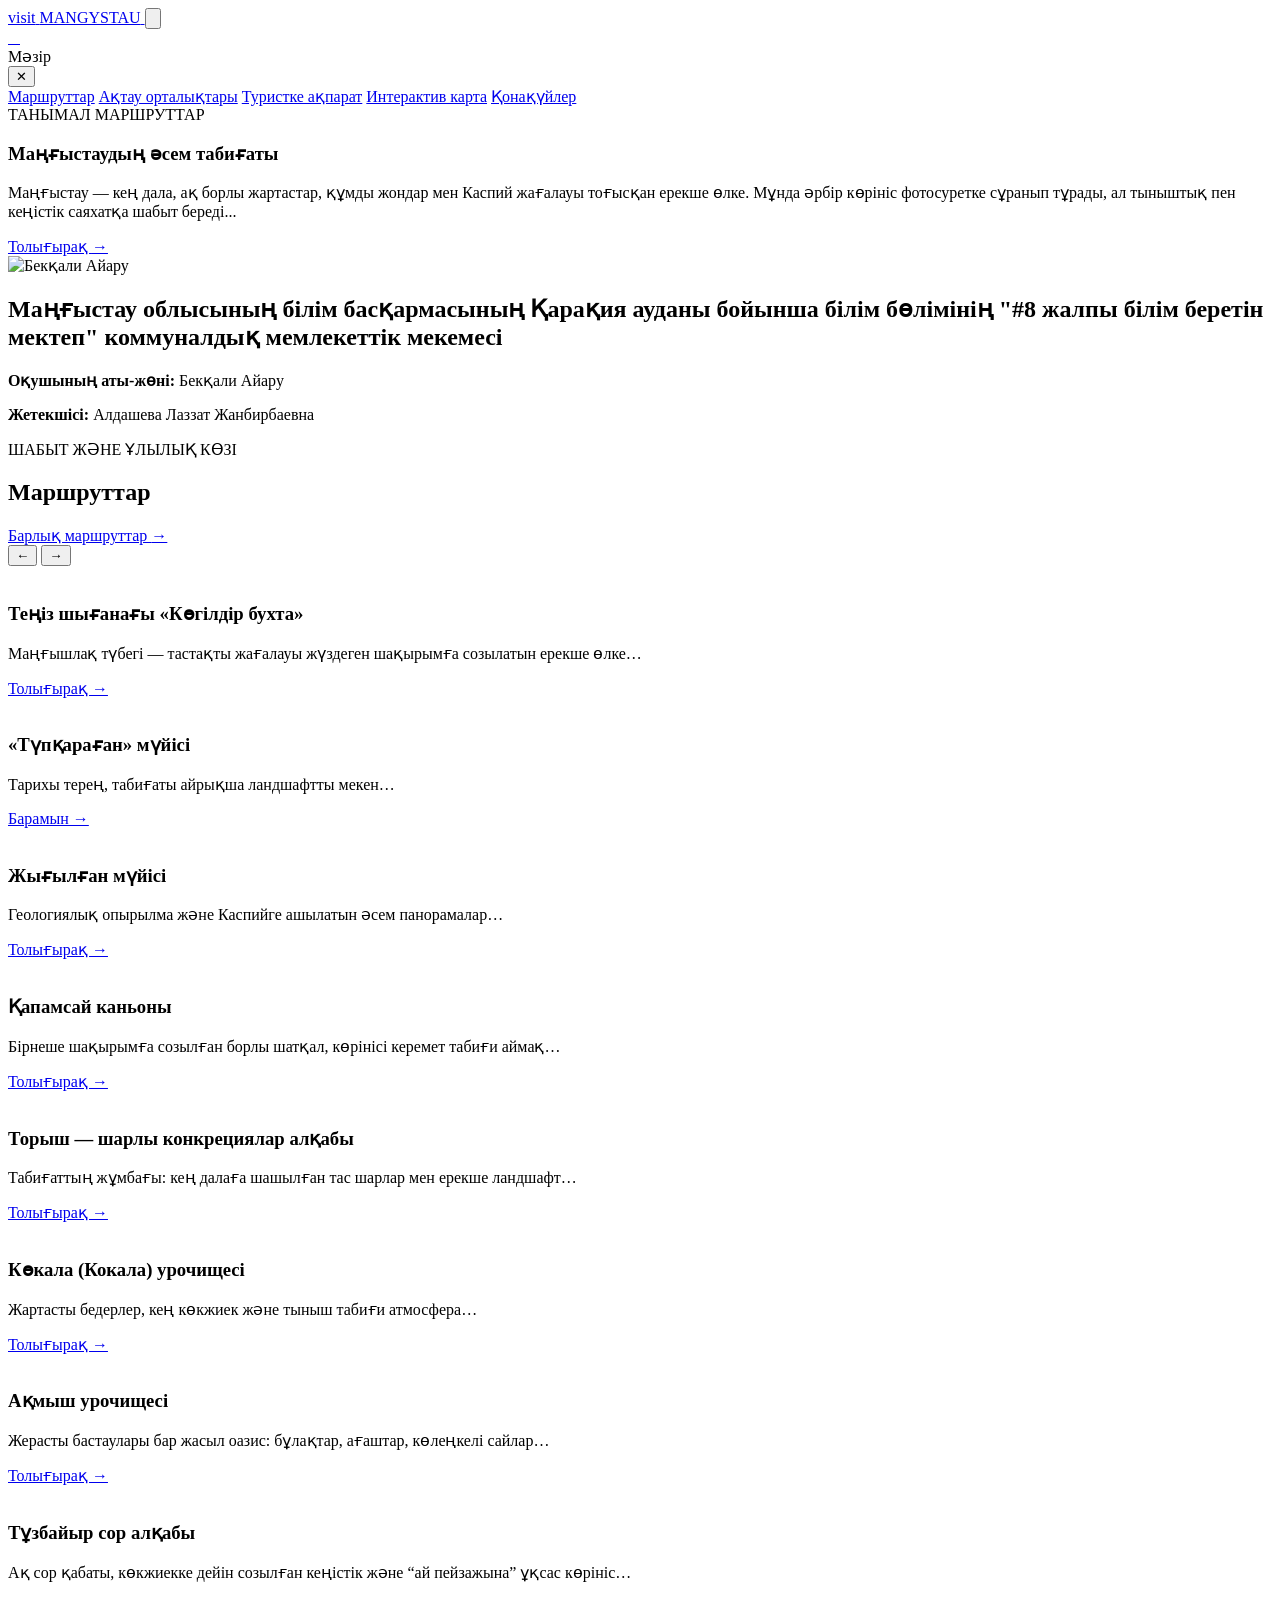
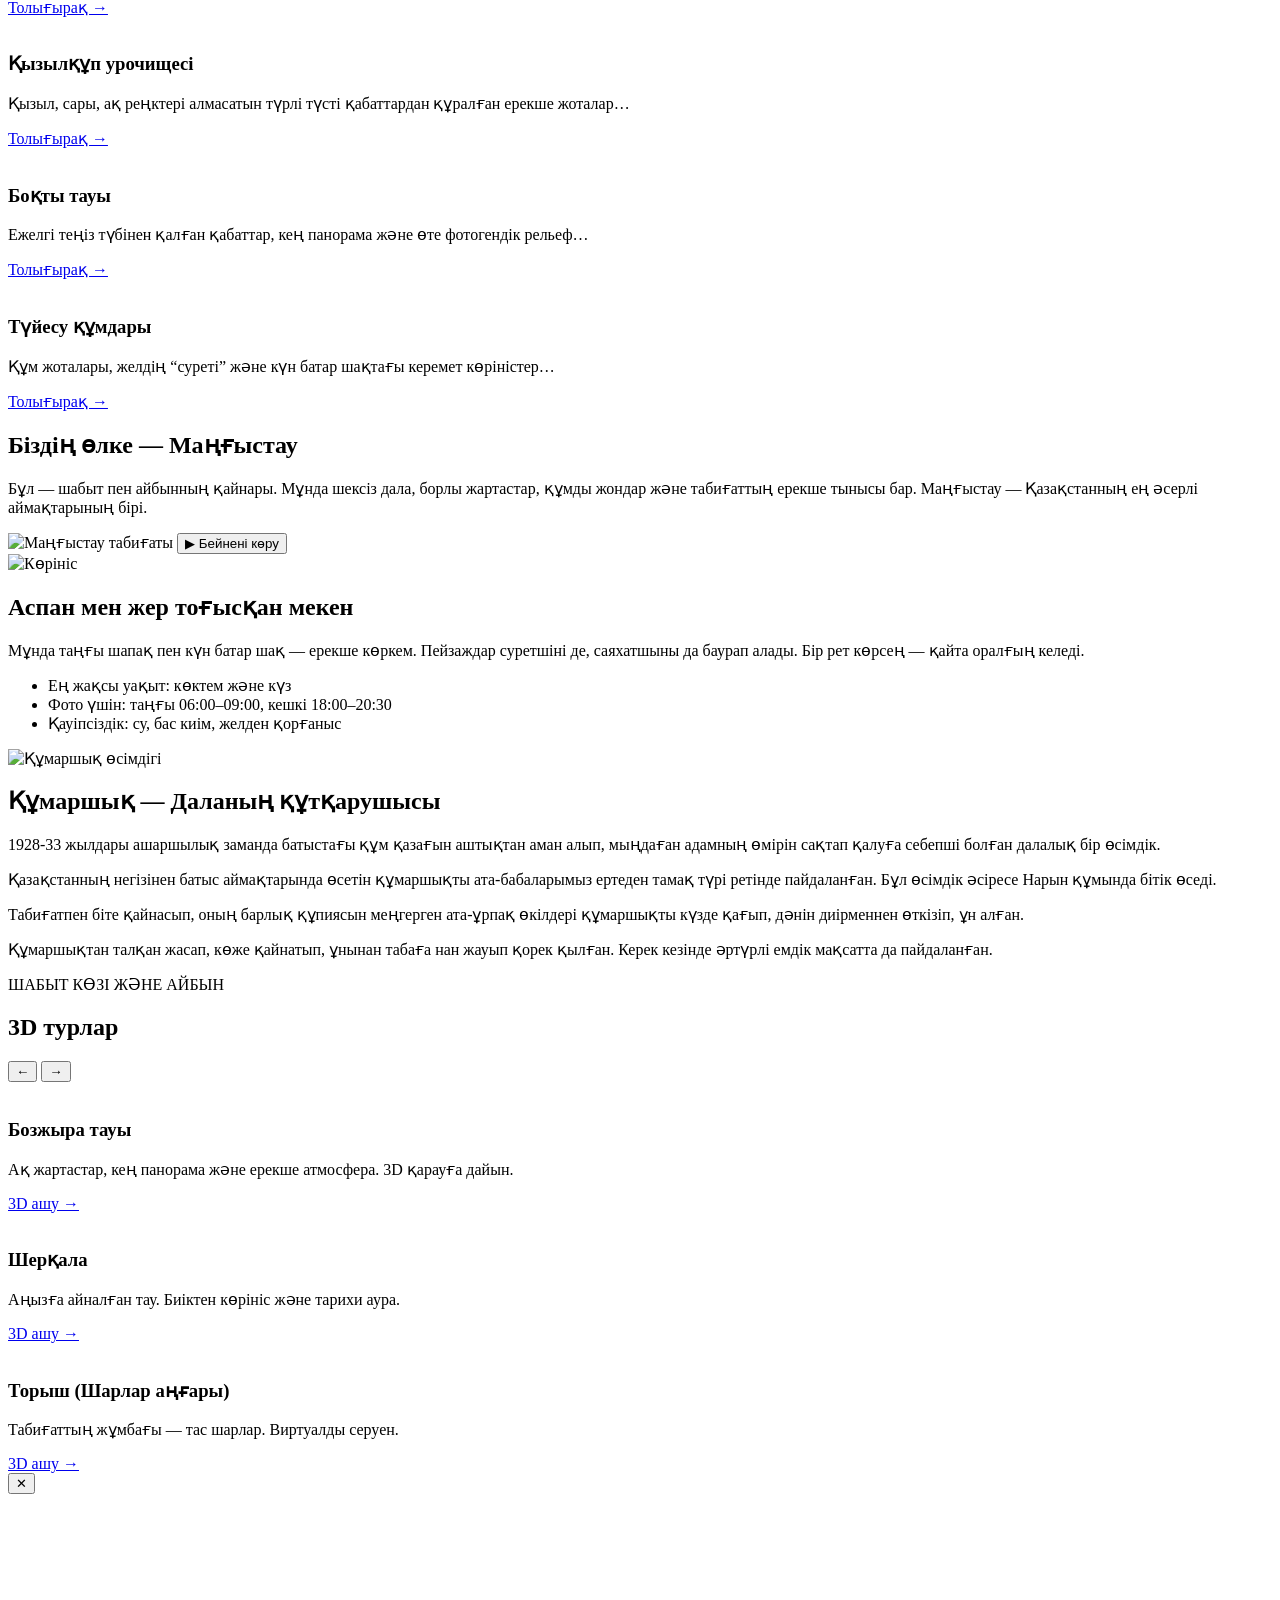
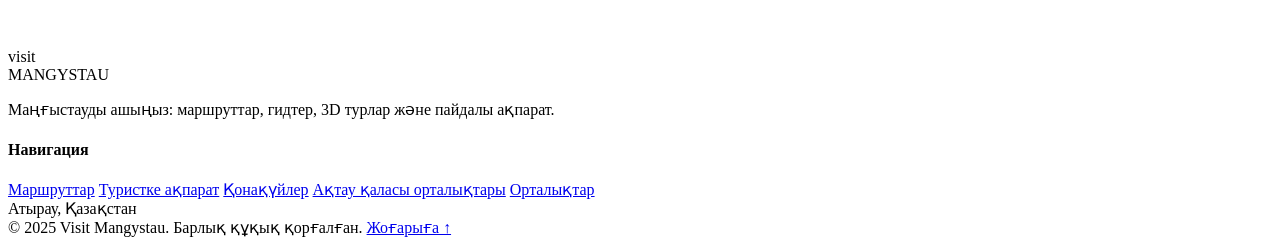
==== index.html @ d7eb8622 "Update index.html" ====
<!doctype html>
<html lang="ru">
<head>
  <meta charset="utf-8" />
  <meta name="viewport" content="width=device-width,initial-scale=1" />
  <title>Visit Mangystau — Главная</title>
  <link rel="stylesheet" href="css/style.css" />
</head>
<body>

  <!-- TOP BAR -->
  <header class="topbar">
    <div class="container topbar__inner">
  
      <!-- LEFT: logo + menu (always fixed) -->
      <div class="topbar__left">
        <a class="brand" href="index.html">
          <span class="brand__small">visit</span>
          <span class="brand__big">MANGYSTAU</span>
        </a>
  
        <button class="iconbtn iconbtn--menu" id="menuBtn" aria-label="Menu" aria-expanded="false">
          <img src="image.png" alt="">
        </button>
      </div>
  
      <!-- RIGHT: icons stay on right -->
      <div class="topbar__right">
        <div class="social">
          <a class="social__btn" href="#" aria-label="Instagram">
            <img src="inst.png" alt="">
          </a>
          <a class="social__btn" href="#" aria-label="Facebook">
            <img src="f.png" alt="">
          </a>
          <a class="social__btn" href="#" aria-label="YouTube">
            <img src="y.png" alt="">
          </a>  
          <a class="social__btn" href="#" aria-label="TikTok">
            <img src="tik.png" alt="">
          </a>
        </div>
      </div>
  
    </div>
  
    <!-- Backdrop (click to close) -->
    <div class="menuBackdrop" id="menuBackdrop"></div>
  
    <!-- NAV = hidden menu panel -->
    <nav class="nav menuPanel" id="nav">
      <div class="menuPanel__head">
        <div class="menuPanel__title">Мәзір</div>
        <button class="iconbtn" id="menuClose" aria-label="Close menu">
          <span class="x">✕</span>
        </button>
      </div>
  
      <a href="tours.html">Маршруттар</a>
      <a href="aktau.html">Ақтау орталықтары</a>
      <a href="guides.html">Туристке ақпарат</a>
      <a href="map.html">Интерактив карта</a>
      <a href="hotels.html">Қонақүйлер</a>
    </nav>
  </header>
  
  <!-- HERO -->
<!-- COMMON BACKGROUND WRAP (Hero + Routes share one background) -->
<section class="bgWrap">

  <!-- HERO -->
  <section class="hero hero--static" id="hero">
    <!-- ЕКІ ФОНДЫ ӨШІРДІК (heroBgA/heroBgB керек емес) -->

    <div class="hero__overlay"></div>

    <div class="container hero__content">
      <div class="hero__meta">
        <div class="hero__line"></div>
        <div class="hero__label">ТАНЫМАЛ МАРШРУТТАР</div>
      </div>

      <h1 class="hero__title">Маңғыстаудың әсем табиғаты</h1>

      <p class="hero__text">
        Маңғыстау — кең дала, ақ борлы жартастар, құмды жондар мен Каспий жағалауы тоғысқан ерекше өлке.
        Мұнда әрбір көрініс фотосуретке сұранып тұрады, ал тыныштық пен кеңістік саяхатқа шабыт береді...
     </p>

      <div class="hero__actions">
        <a class="btn btn--primary" href="tours.html">
          Толығырақ <span class="btn__arrow">→</span>
        </a>
      </div>
    </div>

    <!-- Егер 1-5 нөмір керек емес болса, мынаны өшір -->
    
    
  
  </section>

  <!-- AUTHOR INFO SECTION -->
<section class="authorBlock">
  <div class="container authorBlock__grid">

    <div class="authorBlock__photo">
      <img src="aiaru.jpg" alt="Бекқали Айару">
    </div>

    <div class="authorBlock__content">
      <h2>Маңғыстау облысының білім басқармасының Қарақия ауданы бойынша білім бөлімінің  
      "#8 жалпы білім беретін мектеп" коммуналдық мемлекеттік мекемесі</h2>

      <p><strong>Оқушының аты-жөні:</strong> Бекқали Айару</p>
      <p><strong>Жетекшісі:</strong> Алдашева Лаззат Жанбирбаевна</p>
    </div>

  </div>
</section>
  
  <!-- ROUTES SECTION (CARDS) -->
  <section class="section section--dark routesOnBg" id="routes">
    <div class="container section__head">
      <div>
        <div class="kicker">
          <span class="kicker__line"></span>
          <span>ШАБЫТ ЖӘНЕ ҰЛЫЛЫҚ КӨЗІ</span>
        </div>
        <h2 class="h2">Маршруттар</h2>
      </div>

      <div class="section__actions">
        <a class="btn btn--ghost" href="tours.html">Барлық маршруттар <span class="btn__arrow">→</span></a>

        <div class="sliderBtns">
          <button class="pill" id="prevBtn" aria-label="Prev">←</button>
          <button class="pill pill--primary" id="nextBtn" aria-label="Next">→</button>
        </div>
      </div>
    </div>

    <div class="container">
      <div class="routes" id="routesTrack">

        <article class="routeCard">
          <img class="routeCard__img" src="https://backend.mangystau-travel.kz/storage/20/jpeg.jpg" alt="">
          <div class="routeCard__overlay"></div>
          <div class="routeCard__content">
            <h3>Теңіз шығанағы «Көгілдір бухта»</h3>
            <p>Маңғышлақ түбегі — тастақты жағалауы жүздеген шақырымға созылатын ерекше өлке…</p>
            <a class="btn btn--small" href="tours.html">Толығырақ →</a>
          </div>
        </article>
        
        <article class="routeCard">
          <img class="routeCard__img" src="https://backend.mangystau-travel.kz/storage/24/mys-tupkaragan1.jpg" alt="">
          <div class="routeCard__overlay"></div>
          <div class="routeCard__content">
            <h3>«Түпқараған» мүйісі</h3>
            <p>Тарихы терең, табиғаты айрықша ландшафтты мекен…</p>
            <a class="btn btn--small" href="tours.html">Барамын →</a>
          </div>
        </article>
        
        <article class="routeCard">
          <img class="routeCard__img" src="https://backend.mangystau-travel.kz/storage/27/2020-07-13-122731.jpg" alt="">
          <div class="routeCard__overlay"></div>
          <div class="routeCard__content">
            <h3>Жығылған мүйісі</h3>
            <p>Геологиялық опырылма және Каспийге ашылатын әсем панорамалар…</p>
            <a class="btn btn--small" href="tours.html">Толығырақ →</a>
          </div>
        </article>
        
        <article class="routeCard">
          <img class="routeCard__img" src="https://backend.mangystau-travel.kz/storage/34/zapadniy_kaz78_4x3.jpg" alt="">
          <div class="routeCard__overlay"></div>
          <div class="routeCard__content">
            <h3>Қапамсай каньоны</h3>
            <p>Бірнеше шақырымға созылған борлы шатқал, көрінісі керемет табиғи аймақ…</p>
            <a class="btn btn--small" href="tours.html">Толығырақ →</a>
          </div>
        </article>
        
        <!-- Card 5 -->
        <article class="routeCard">
          <img class="routeCard__img" src="https://backend.mangystau-travel.kz/storage/38/131d017abbedaa043f8fabb0d7bb154b.jpeg" alt="">
          <div class="routeCard__overlay"></div>
          <div class="routeCard__content">
            <h3>Торыш — шарлы конкрециялар алқабы</h3>
            <p>Табиғаттың жұмбағы: кең далаға шашылған тас шарлар мен ерекше ландшафт…</p>
            <a class="btn btn--small" href="tours.html">Толығырақ →</a>
          </div>
        </article>
        
        <!-- Card 6 -->
        <article class="routeCard">
          <img class="routeCard__img" src="https://backend.mangystau-travel.kz/storage/43/0_10_570-min.JPG" alt="">
          <div class="routeCard__overlay"></div>
          <div class="routeCard__content">
            <h3>Көкала (Кокала) урочищесі</h3>
            <p>Жартасты бедерлер, кең көкжиек және тыныш табиғи атмосфера…</p>
            <a class="btn btn--small" href="tours.html">Толығырақ →</a>
          </div>
        </article>
        
        <!-- Card 7 -->
        <article class="routeCard">
          <img class="routeCard__img" src="https://backend.mangystau-travel.kz/storage/47/1602160368_01-4.jpg" alt="">
          <div class="routeCard__overlay"></div>
          <div class="routeCard__content">
            <h3>Ақмыш урочищесі</h3>
            <p>Жерасты бастаулары бар жасыл оазис: бұлақтар, ағаштар, көлеңкелі сайлар…</p>
            <a class="btn btn--small" href="tours.html">Толығырақ →</a>
          </div>
        </article>
    
        
        <!-- Card 9 -->
        <article class="routeCard">
          <img class="routeCard__img" src="https://backend.mangystau-travel.kz/storage/54/4de825188efc4522b56be71591cbe9ebmax-1200x800-97.jpg" alt="">
          <div class="routeCard__overlay"></div>
          <div class="routeCard__content">
            <h3>Тұзбайыр сор алқабы</h3>
            <p>Ақ сор қабаты, көкжиекке дейін созылған кеңістік және “ай пейзажына” ұқсас көрініс…</p>
            <a class="btn btn--small" href="tours.html">Толығырақ →</a>
          </div>
        </article>
        
        <!-- Card 10 -->
        <article class="routeCard">
          <img class="routeCard__img" src="https://backend.mangystau-travel.kz/storage/62/0_8_IMG_3095-min.jpg" alt="">
          <div class="routeCard__overlay"></div>
          <div class="routeCard__content">
            <h3>Қызылқұп урочищесі</h3>
            <p>Қызыл, сары, ақ реңктері алмасатын түрлі түсті қабаттардан құралған ерекше жоталар…</p>
            <a class="btn btn--small" href="tours.html">Толығырақ →</a>
          </div>
        </article>
        
        <!-- Card 11 -->
        <article class="routeCard">
          <img class="routeCard__img" src="https://backend.mangystau-travel.kz/storage/67/0_5_IMG_0450-min.jpg" alt="">
          <div class="routeCard__overlay"></div>
          <div class="routeCard__content">
            <h3>Боқты тауы</h3>
            <p>Ежелгі теңіз түбінен қалған қабаттар, кең панорама және өте фотогендік рельеф…</p>
            <a class="btn btn--small" href="tours.html">Толығырақ →</a>
          </div>
        </article>
        
        <!-- Card 12 -->
        <article class="routeCard">
          <img class="routeCard__img" src="https://backend.mangystau-travel.kz/storage/71/teyesu-sands-mangystau-region-(6).jpg" alt="">
          <div class="routeCard__overlay"></div>
          <div class="routeCard__content">
            <h3>Түйесу құмдары</h3>
            <p>Құм жоталары, желдің “суреті” және күн батар шақтағы керемет көріністер…</p>
            <a class="btn btn--small" href="tours.html">Толығырақ →</a>
          </div>
        </article>
        


      </div>
    </div>
  </section>

</section>


 <!-- AFTER ROUTES: ABOUT + EVENTS + 3D + FOOTER -->
<section class="afterRoutes">

  <!-- ABOUT / INTRO (LIKE POSTER) -->
  <section class="aboutPoster" id="about">
    <div class="container aboutPoster__grid">

      <!-- Left text -->
      <div class="aboutPoster__left">
        <h2 class="aboutPoster__h2">Біздің өлке — Маңғыстау</h2>
        <p class="aboutPoster__p">
          Бұл — шабыт пен айбынның қайнары. Мұнда шексіз дала, борлы жартастар, құмды жондар
          және табиғаттың ерекше тынысы бар. Маңғыстау — Қазақстанның ең әсерлі аймақтарының бірі.
        </p>
      </div>

      <!-- Center tall media (video) -->
      <div class="aboutPoster__media">
        <div class="mediaCard mediaCard--tall">
          <img src="https://backend.mangystau-travel.kz/storage/105/%D0%B8%D0%B7%D0%BE%D0%B1%D1%80%D0%B0%D0%B6%D0%B5%D0%BD%D0%B8%D0%B5_2023-12-26_144648052.png" alt="Маңғыстау табиғаты">
          <button class="mediaCard__play"
                  type="button"
                  data-video="vo.mp4"
                  aria-label="Бейнені көру">
            <span class="mediaCard__icon">▶</span>
            <span class="mediaCard__txt">Бейнені көру</span>
          </button>
        </div>

        <!-- overlap small card -->
        <div class="mediaCard mediaCard--small">
          <img src="https://backend.mangystau-travel.kz/storage/34/zapadniy_kaz78_4x3.jpg " alt="Көрініс">
        </div>
      </div>

      <!-- Right text -->
      <div class="aboutPoster__right">
        <h2 class="aboutPoster__h2 aboutPoster__h2--big">Аспан мен жер тоғысқан мекен</h2>
        <p class="aboutPoster__p">
          Мұнда таңғы шапақ пен күн батар шақ — ерекше көркем. Пейзаждар суретшіні де,
          саяхатшыны да баурап алады. Бір рет көрсең — қайта оралғың келеді.
        </p>

        <ul class="aboutPoster__bullets">
          <li>Ең жақсы уақыт: көктем және күз</li>
          <li>Фото үшін: таңғы 06:00–09:00, кешкі 18:00–20:30</li>
          <li>Қауіпсіздік: су, бас киім, желден қорғаныс</li>
        </ul>
      </div>

    </div>


    <!-- subtle ornament background -->
    <div class="aboutPoster__ornament" aria-hidden="true"></div>
  </section>


<!-- KUMARSHYK SECTION -->
<section class="kumaryshyk">
  <div class="container kumaryshyk__grid">

    <div class="kumaryshyk__image">
      <img src="kumaryshyk.jpg" alt="Құмаршық өсімдігі">
    </div>

    <div class="kumaryshyk__content">
      <h2 class="kumaryshyk__title">Құмаршық — Даланың құтқарушысы</h2>

      <p>
        1928-33 жылдары ашаршылық заманда батыстағы құм қазағын аштықтан аман алып,
        мыңдаған адамның өмірін сақтап қалуға себепші болған далалық бір өсімдік.
      </p>

      <p>
        Қазақстанның негізінен батыс аймақтарында өсетін құмаршықты ата-бабаларымыз
        ертеден тамақ түрі ретінде пайдаланған. Бұл өсімдік әсіресе Нарын құмында бітік өседі.
      </p>

      <p>
        Табиғатпен біте қайнасып, оның барлық құпиясын меңгерген ата-ұрпақ өкілдері
        құмаршықты күзде қағып, дәнін диірменнен өткізіп, ұн алған.
      </p>

      <p>
        Құмаршықтан талқан жасап, көже қайнатып, ұнынан табаға нан жауып қорек қылған.
        Керек кезінде әртүрлі емдік мақсатта да пайдаланған.
      </p>
    </div>

  </div>
</section>



  <!-- 3D TOURS -->
  <section class="tours3d" id="tours3d">
    <div class="container tours3d__head">
      <div>
        <div class="kicker">
          <span class="kicker__line"></span>
          <span>ШАБЫТ КӨЗІ ЖӘНЕ АЙБЫН</span>
        </div>
        <h2 class="tours3d__title">3D турлар</h2>
      </div>

      <div class="tours3d__controls">
        <button class="pill" id="tourPrev" aria-label="Алдыңғы">←</button>
        <button class="pill pill--primary" id="tourNext" aria-label="Келесі">→</button>
      </div>
    </div>

    <div class="container">
      <div class="tourTrack" id="tourTrack">
        <article class="tourCard">
          <img src="https://el.kz/upload/medialibrary/270/270dc09edb887785ed2c16cb6a80265c.jpg" alt="">
          <div class="tourCard__overlay"></div>
          <div class="tourCard__content">
            <h3 class="tourCard__h3">Бозжыра тауы</h3>
            <p class="tourCard__p">Ақ жартастар, кең панорама және ерекше атмосфера. 3D қарауға дайын.</p>
            <a class="btn btn--small" href="https://www.google.com/maps/place/%D0%A3%D1%80%D0%BE%D1%87%D0%B8%D1%89%D0%B5+%D0%91%D0%BE%D0%B7%D0%B6%D1%8B%D1%80%D0%B0/@43.4151332,54.0725923,3a,75y,314.33h,53.19t/data=!3m8!1e1!3m6!1sCIHM0ogKEICAgIDq4u79Lg!2e10!3e11!6shttps:%2F%2Flh3.googleusercontent.com%2Fgpms-cs-s%2FAPRy3c_m5qavnRumaZsLlwliuAQMs99qJu5QjVNapBIzNmdb62zBwAzv09cBujavKoyPQQxhDr9ju1hKIeXMMtErZWlq2BaHzDGqo_5eW-z_QkU1ehOXoCpekufTi3rLNALVpDzbyD4%3Dw900-h600-k-no-pi36.81-ya314.33-ro0-fo100!7i5120!8i2560!4m7!3m6!1s0x41c87cabff6d7473:0x73e53087efda930f!8m2!3d43.4151332!4d54.0725923!10e5!16s%2Fg%2F11f_h_tz70?entry=ttu&g_ep=EgoyMDI1MTIwOS4wIKXMDSoASAFQAw%3D%3D">3D ашу →</a>
          </div>
        </article>

        <article class="tourCard">
          <img src="https://wildticketasia.com/uploads/posts/2023-09/1696010961_sherkala-mount-01.jpg" alt="">
          <div class="tourCard__overlay"></div>
          <div class="tourCard__content">
            <h3 class="tourCard__h3">Шерқала</h3>
            <p class="tourCard__p">Аңызға айналған тау. Биіктен көрініс және тарихи аура.</p>
            <a class="btn btn--small" href="https://www.google.com/maps/place/%D0%A8%D0%B5%D1%80%D0%BA%D0%B0%D0%BB%D0%B0/@44.256389,52.006111,3a,75y,4.85h,94.99t/data=!3m8!1e1!3m6!1sCIHM0ogKEICAgIDC4tGZYA!2e10!3e11!6shttps:%2F%2Flh3.googleusercontent.com%2Fgpms-cs-s%2FAPRy3c8OOobhZEzbg5ryYhJOSVqnbBgShml7OtfqzIkViz0EinFeH5ciq-cAm18JVGD28eiNpOaWcAL8AsYvQ1TPb6BGh828HMEktI81AI9N3TuO6e_9pwS1b16fKA6WCCveap-OQEE%3Dw900-h600-k-no-pi-4.988058934401494-ya4.8523275495318785-ro0-fo100!7i3840!8i1920!4m14!1m7!3m6!1s0x41b72194ba4f000b:0xa8e6273dcdbaae6e!2z0KjQtdGA0LrQsNC70LA!8m2!3d44.256389!4d52.006111!16s%2Fm%2F0gg5m8b!3m5!1s0x41b72194ba4f000b:0xa8e6273dcdbaae6e!8m2!3d44.256389!4d52.006111!16s%2Fm%2F0gg5m8b?entry=ttu&g_ep=EgoyMDI1MTIwOS4wIKXMDSoASAFQAw%3D%3D">3D ашу →</a>
          </div>
        </article>

        <article class="tourCard">
          <img src="https://th.bing.com/th/id/R.73feef911ebfde16aa5bc9e233beadcb?rik=kJ5yxRtgGNvg5Q&riu=http%3a%2f%2fmirtayn.ru%2fwp-content%2fuploads%2fdolina-sharov-01.jpg&ehk=K125s6ZYsv7CrSaDo%2b2K7yy4h7wKQ6mCdFo14sKYWT0%3d&risl=&pid=ImgRaw&r=0" alt="">
          <div class="tourCard__overlay"></div>
          <div class="tourCard__content">
            <h3 class="tourCard__h3">Торыш (Шарлар аңғары)</h3>
            <p class="tourCard__p">Табиғаттың жұмбағы — тас шарлар. Виртуалды серуен.</p>
            <a class="btn btn--small" href="https://www.google.com/maps/place/Torysh/@44.3237053,51.5962213,3a,75y,326.36h,90t/data=!3m8!1e1!3m6!1sCIHM0ogKEICAgICEsY2XhwE!2e10!3e11!6shttps:%2F%2Flh3.googleusercontent.com%2Fgpms-cs-s%2FAPRy3c-hv_fTGiLFvYdvdvB7rVzF1b52pIt1GRPcUfMJEqz3Tf5vMJIaw9mOJ8mKlhJCSsTxPXYMrQghoQFUxBMsuJC3tV1USeJQrdpgSOvJHuiloxjfHBJhySCIRr9KzPEGlqnjqz6fZA%3Dw900-h600-k-no-pi0-ya235.36374-ro0-fo100!7i8704!8i4352!4m14!1m7!3m6!1s0x41b6d481008da615:0xb78671aac7afc326!2sTorysh!8m2!3d44.3615366!4d51.5610276!16s%2Fg%2F11gfk0l2z8!3m5!1s0x41b6d481008da615:0xb78671aac7afc326!8m2!3d44.3615366!4d51.5610276!16s%2Fg%2F11gfk0l2z8?entry=ttu&g_ep=EgoyMDI1MTIwOS4wIKXMDSoASAFQAw%3D%3D">3D ашу →</a>
          </div>
        </article>
      </div>
    </div>
  </section>

</section>


<!-- VIDEO MODAL -->
<div class="modal" id="videoModal" aria-hidden="true">
  <div class="modal__backdrop" data-close="1"></div>
  <div class="modal__panel" role="dialog" aria-modal="true" aria-label="Видео">
    <button class="modal__close" type="button" data-close="1" aria-label="Жабу">✕</button>
    <div class="modal__ratio">
      <iframe id="videoFrame"
              src=""
              title="Video"
              frameborder="0"
              allow="accelerometer; autoplay; clipboard-write; encrypted-media; gyroscope; picture-in-picture"
              allowfullscreen></iframe>
    </div>
  </div>
</div>


<!-- FOOTER -->
<footer class="footer" id="footer">
  <div class="container footer__grid">
    <div class="footer__brand">
      <div class="brandFooter">
        <div class="brandFooter__small">visit</div>
        <div class="brandFooter__big">MANGYSTAU</div>
      </div>
      <p class="footer__text">
        Маңғыстауды ашыңыз: маршруттар, гидтер, 3D турлар және пайдалы ақпарат.
      </p>
    </div>

    <div class="footer__col">
      <h4 class="footer__h4">Навигация</h4>
      <a href="tours.html">Маршруттар</a>
      <a href="guides.html">Туристке ақпарат</a>
      <a href="hotels.html">Қонақүйлер</a>
      <a href="aktau.html">Ақтау қаласы орталықтары</a>
      <a href="centers.html">Орталықтар</a>
    </div>

    <div class="footer__col">
      <span class="footer__muted">Атырау, Қазақстан</span>
    </div>

  
  <div class="container footer__bottom">
    <span>© 2025 Visit Mangystau. Барлық құқық қорғалған.</span>
    <a href="#hero">Жоғарыға ↑</a>
  </div>
</footer>

  
  <script src="js/main.js"></script>
</body>
</html>
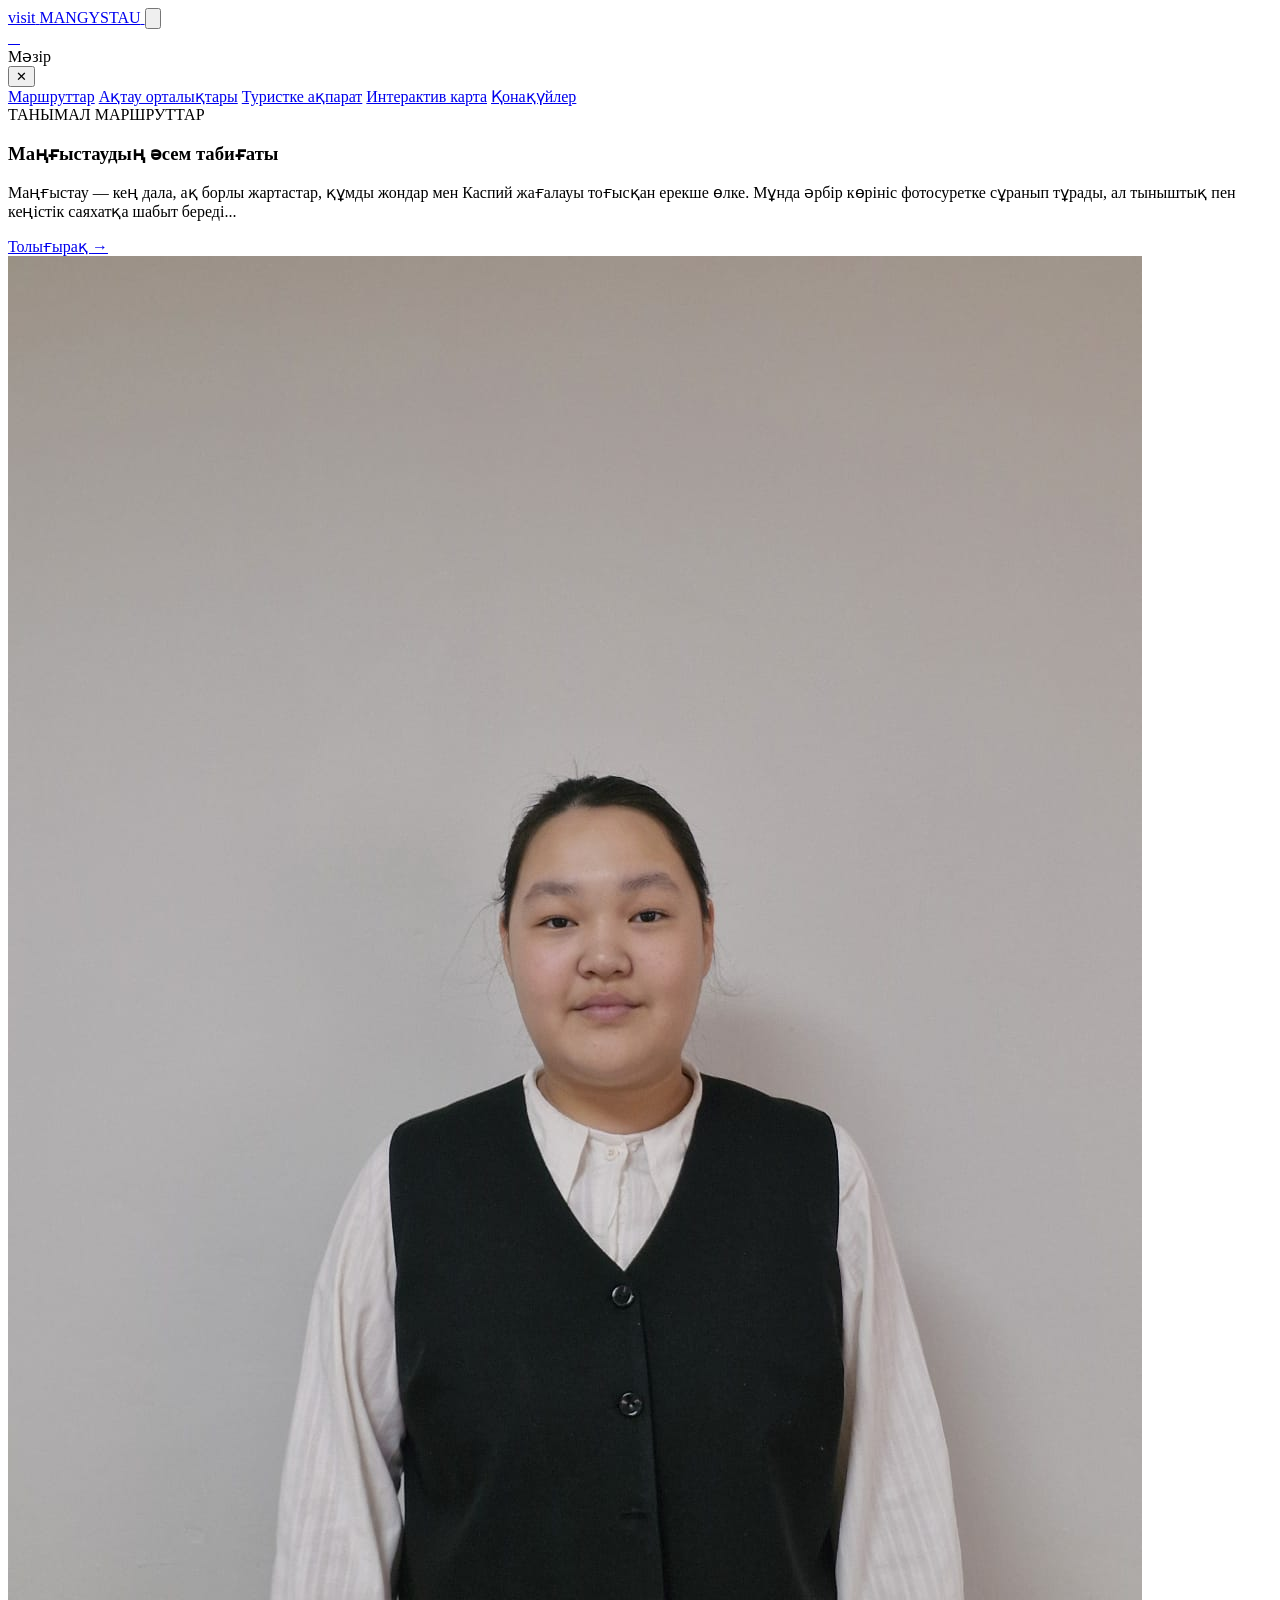
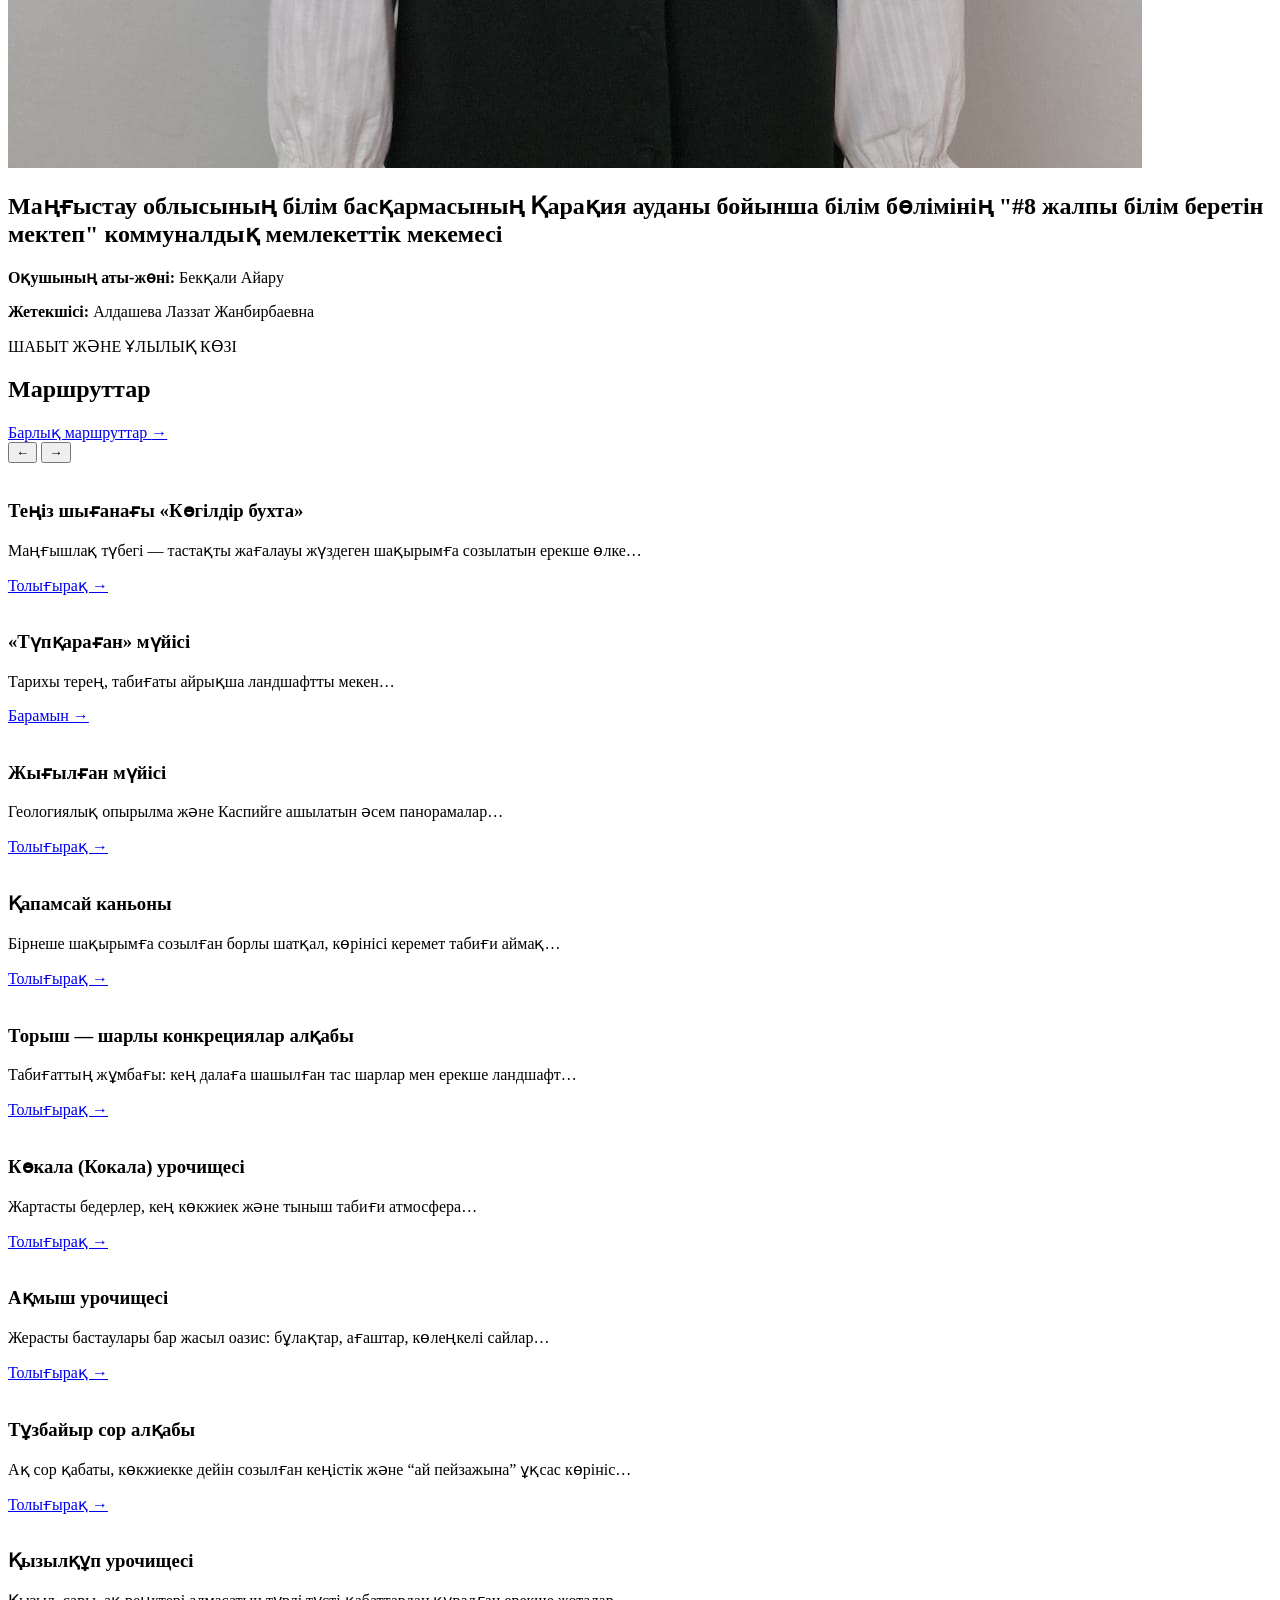
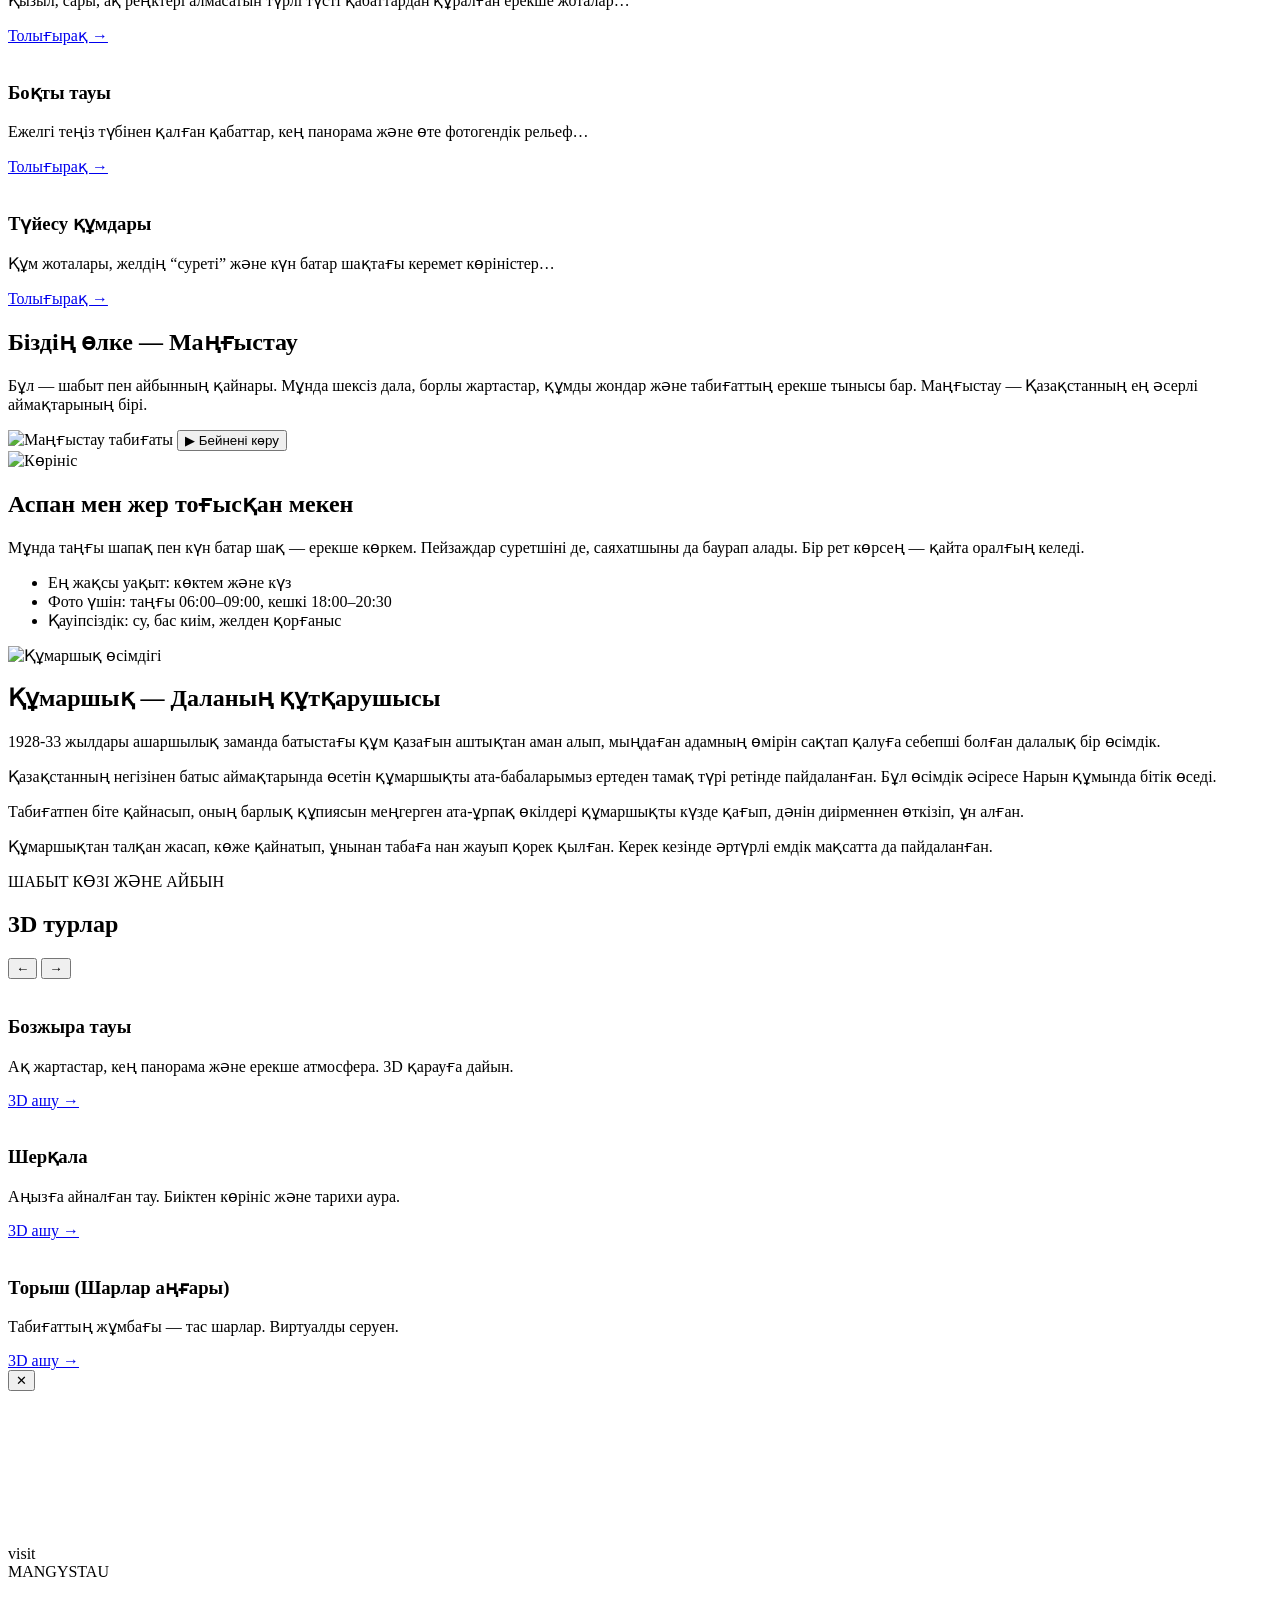
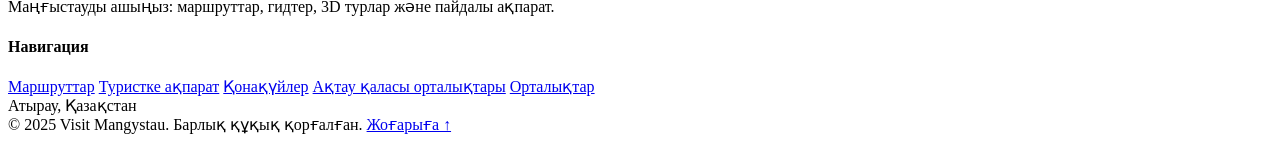
==== commit c4544c1c: "Update print statement from 'Hello' to 'Goodbye'" ====
--- a/index.html
+++ b/index.html
@@ -105,7 +105,7 @@
   <div class="container authorBlock__grid">
 
     <div class="authorBlock__photo">
-      <img src="aiaru.jpg" alt="Бекқали Айару">
+      <img src="aiaru.jpg.jpeg" alt="Бекқали Айару">
     </div>
 
     <div class="authorBlock__content">
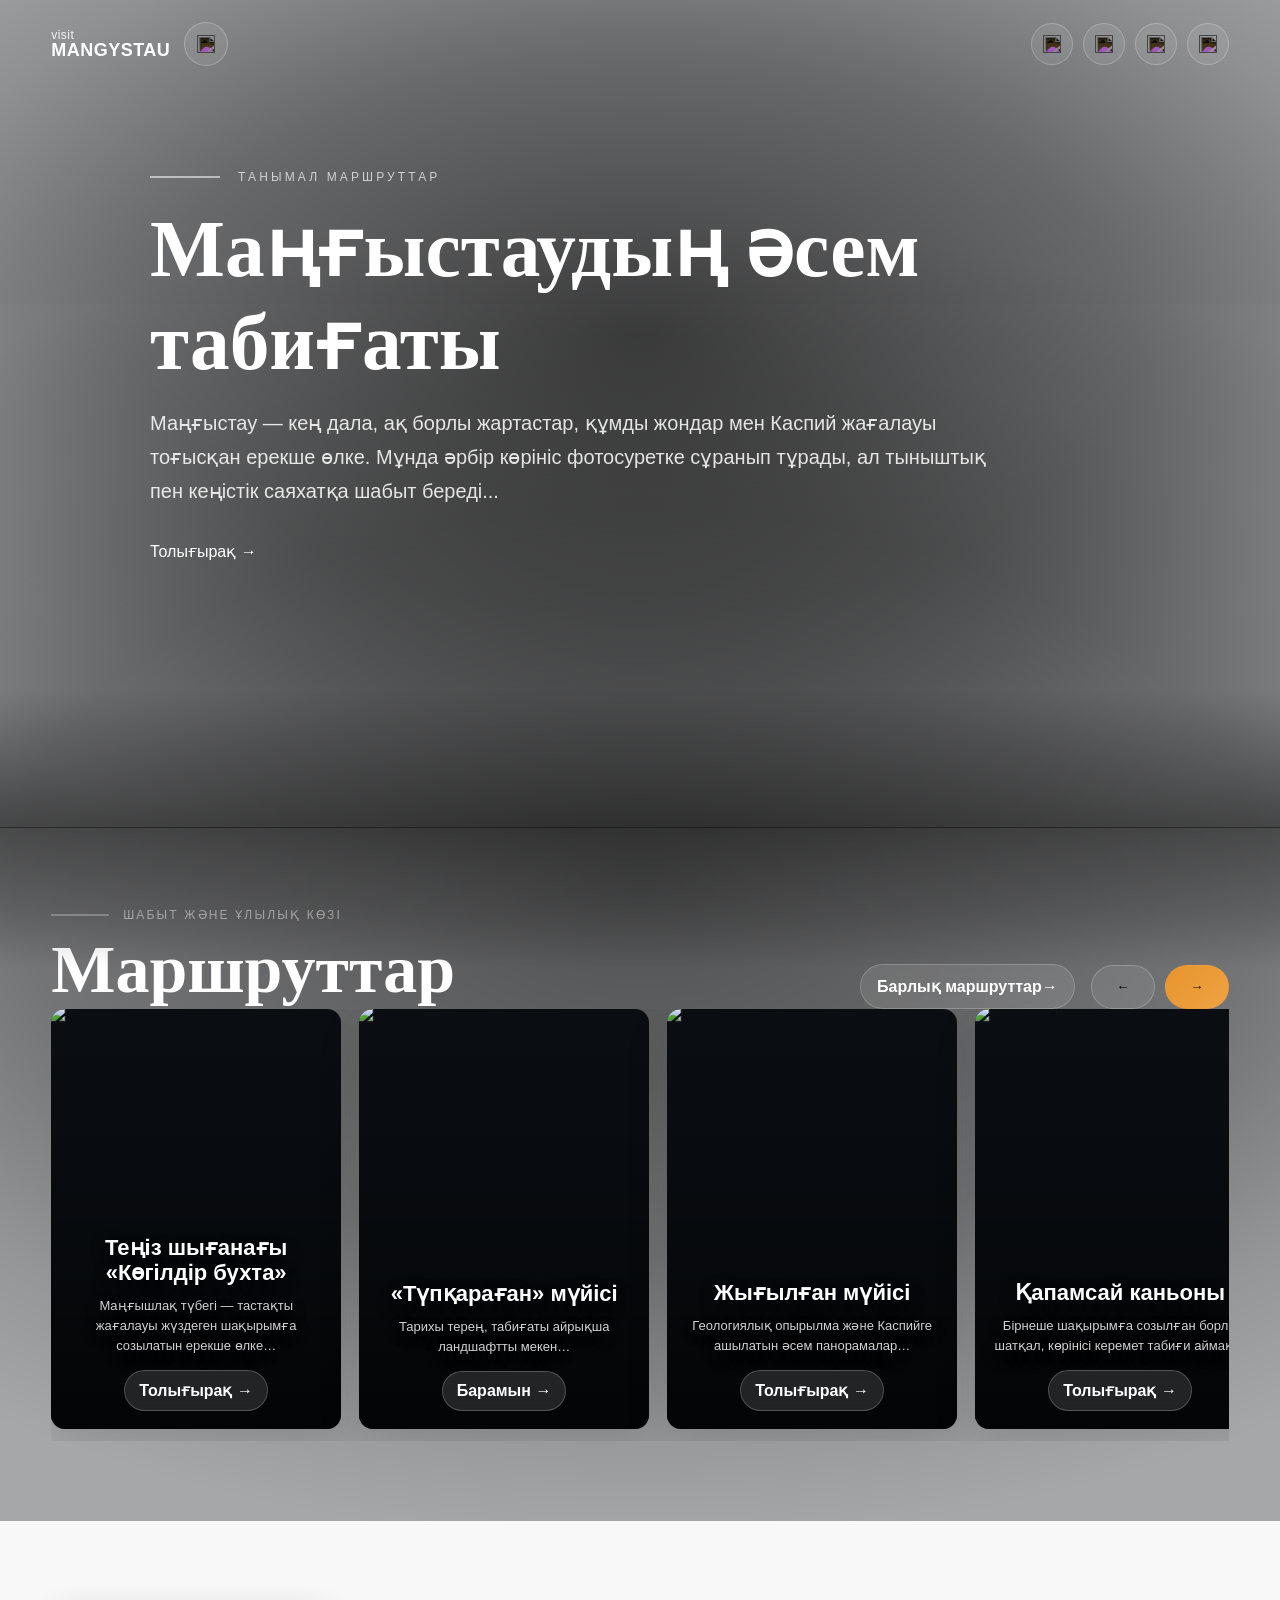
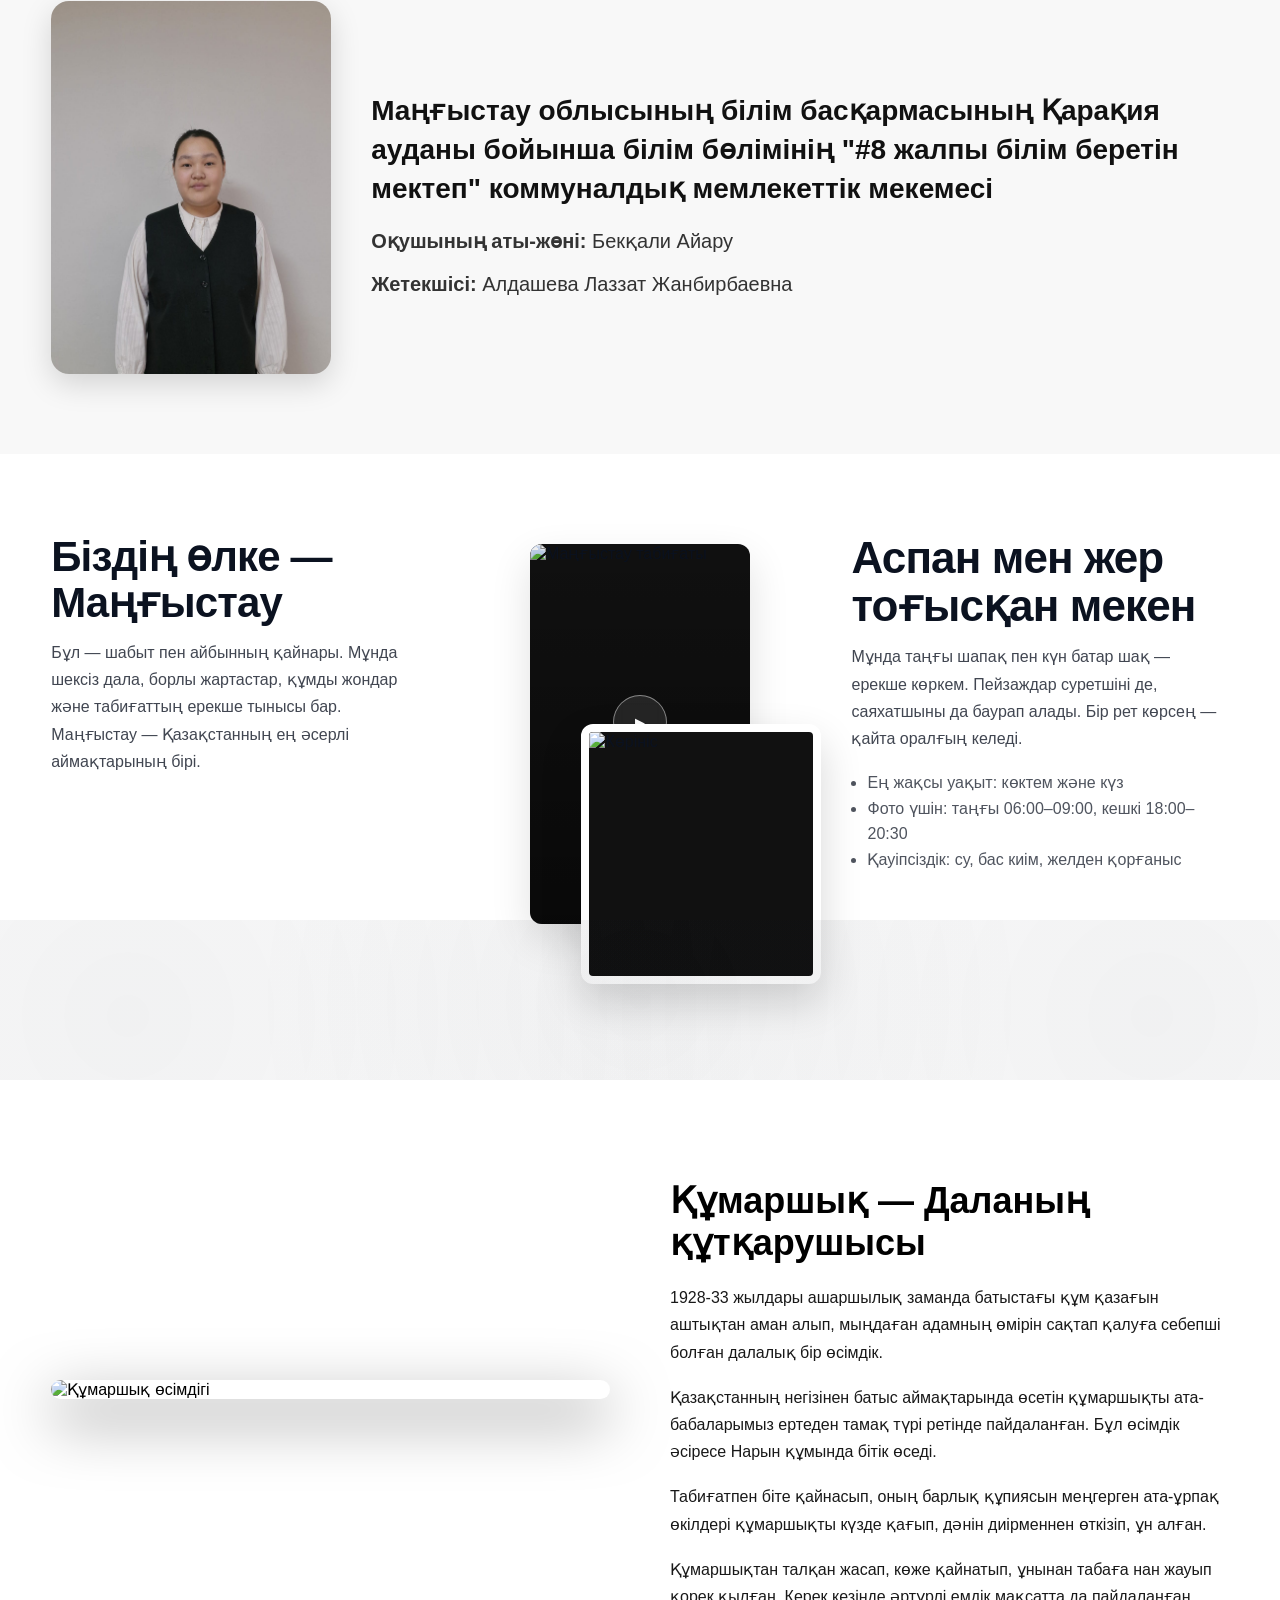
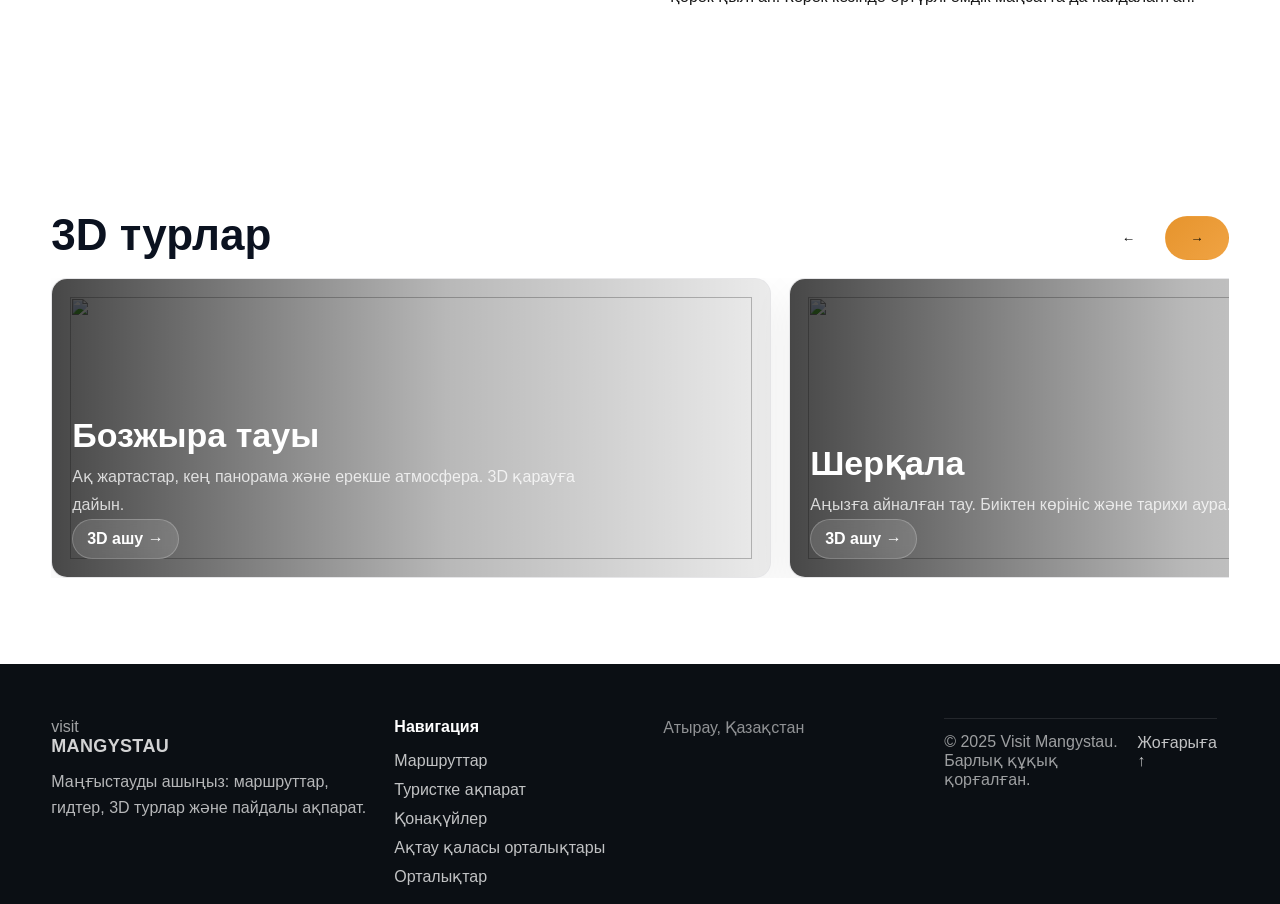
==== commit 3f0cf9a4: "Update print statement from 'Hello' to 'Goodbye'" ====
--- a/index.html
+++ b/index.html
@@ -100,24 +100,7 @@
   
   </section>
 
-  <!-- AUTHOR INFO SECTION -->
-<section class="authorBlock">
-  <div class="container authorBlock__grid">
-
-    <div class="authorBlock__photo">
-      <img src="aiaru.jpg.jpeg" alt="Бекқали Айару">
-    </div>
-
-    <div class="authorBlock__content">
-      <h2>Маңғыстау облысының білім басқармасының Қарақия ауданы бойынша білім бөлімінің  
-      "#8 жалпы білім беретін мектеп" коммуналдық мемлекеттік мекемесі</h2>
-
-      <p><strong>Оқушының аты-жөні:</strong> Бекқали Айару</p>
-      <p><strong>Жетекшісі:</strong> Алдашева Лаззат Жанбирбаевна</p>
-    </div>
-
-  </div>
-</section>
+  
   
   <!-- ROUTES SECTION (CARDS) -->
   <section class="section section--dark routesOnBg" id="routes">
@@ -269,6 +252,24 @@
 
 </section>
 
+  <!-- AUTHOR INFO SECTION -->
+<section class="authorBlock">
+  <div class="container authorBlock__grid">
+
+    <div class="authorBlock__photo">
+      <img src="aiaru.jpg.jpeg" alt="Бекқали Айару">
+    </div>
+
+    <div class="authorBlock__content">
+      <h2>Маңғыстау облысының білім басқармасының Қарақия ауданы бойынша білім бөлімінің  
+      "#8 жалпы білім беретін мектеп" коммуналдық мемлекеттік мекемесі</h2>
+
+      <p><strong>Оқушының аты-жөні:</strong> Бекқали Айару</p>
+      <p><strong>Жетекшісі:</strong> Алдашева Лаззат Жанбирбаевна</p>
+    </div>
+
+  </div>
+</section>
 
  <!-- AFTER ROUTES: ABOUT + EVENTS + 3D + FOOTER -->
 <section class="afterRoutes">
--- a/css/style.css
+++ b/css/style.css
@@ -0,0 +1,2039 @@
+:root{
+    --bg:#0a0f14;
+    --ink:#0e1a24;
+    --white:#fff;
+    --muted: rgba(255,255,255,.72);
+    --muted2: rgba(255,255,255,.55);
+    --orange:#e6942d;
+    --orange2:#f0a343;
+    --blue:#0a3d62;
+    --card:#0f1722;
+    --shadow: 0 18px 45px rgba(0,0,0,.35);
+    --shadow2: 0 22px 60px rgba(0,0,0,.45);
+    --radius: 22px;
+  }
+  
+  *{box-sizing:border-box}
+  html,body{margin:0;padding:0;font-family: "Inter", "Segoe UI", Arial, sans-serif; color:#101826; background:#f7f9fc}
+  a{color:inherit;text-decoration:none}
+  img{max-width:100%;display:block}
+  .container{width:min(1200px, 92%); margin:0 auto}
+  
+  /* ===== TOPBAR ===== */
+  .topbar{
+    position: absolute;
+    top:0; left:0; right:0;
+    z-index:20;
+    padding: 22px 0;
+    color: #fff;
+  }
+  .topbar__inner{
+    display:flex;
+    align-items:center;
+    justify-content:space-between;
+    gap:18px;
+  }
+  .brand{
+    display:flex;
+    flex-direction:column;
+    line-height:1;
+    letter-spacing:.5px;
+  }
+  /* logo + menu left */
+  .topbar__inner{
+    display:flex;
+    align-items:center;
+    justify-content:space-between;
+  }
+  .topbar__left{
+    display:flex;
+    align-items:center;
+    gap:14px;
+  }
+  
+  /* keep icons right */
+  .topbar__right{ margin-left:auto; }
+  
+  /* NAV should NOT be inline anymore */
+  .nav{ display:block; } /* (ішін панель қыламыз) */
+  
+  /* ===== OFFCANVAS MENU ===== */
+  .menuBackdrop{
+    position: fixed;
+    inset: 0;
+    background: rgba(0,0,0,.55);
+    backdrop-filter: blur(2px);
+    opacity: 0;
+    pointer-events: none;
+    transition: .25s ease;
+    z-index: 90;
+  }
+  
+  /* nav as panel */
+  .menuPanel{
+    position: fixed;
+    top: 18px;                 /* бұрынғыдай */
+    left: 18px;                /* сол жақ шеті */
+    right: 18px;               /* оң жақ шеті -> МІНЕ ОСЫ керек */
+    width: auto;               /* width енді керек емес */
+    max-height: calc(100vh - 36px);
+    overflow: auto;
+  
+    background: rgba(10,15,20,.92);
+    border: 1px solid rgba(255,255,255,.16);
+    border-radius: 18px;
+    box-shadow: 0 25px 70px rgba(0,0,0,.45);
+    padding: 14px;
+  
+    transform: translateY(-12px);   /* ашылу анимациясы жоғарыдан */
+    opacity: 0;
+    pointer-events: none;
+    transition: .28s ease;
+    z-index: 100;
+  }
+  
+  .menuPanel__head{
+    display:flex;
+    align-items:center;
+    justify-content:space-between;
+    margin-bottom: 10px;
+    padding: 6px 4px;
+  }
+  .menuPanel__title{
+    color:#fff;
+    font-weight: 800;
+    letter-spacing: .06em;
+    text-transform: uppercase;
+    font-size: 12px;
+    opacity: .9;
+  }
+  .menuPanel .x{
+    color:#fff;
+    font-size: 18px;
+    line-height: 1;
+  }
+  
+  /* menu links */
+  .menuPanel a{
+    display:block;
+    padding: 14px 12px;
+    margin: 6px 0;
+    border-radius: 14px;
+    color:#fff;
+    font-size: 15px;
+    opacity: .92;
+    background: rgba(255,255,255,.06);
+    border: 1px solid rgba(255,255,255,.10);
+    transition: .2s ease;
+  }
+  .menuPanel a:hover{
+    background: rgba(255,255,255,.10);
+    opacity: 1;
+    transform: translateY(-1px);
+  }
+  
+  /* OPEN STATE */
+  .menu-open .menuBackdrop{
+    opacity: 1;
+    pointer-events: auto;
+  }
+  .menu-open .menuPanel{
+    transform: translateY(0);
+    opacity: 1;
+    pointer-events: auto;
+  }
+  
+  .brand__small{font-size:12px; opacity:.9}
+  .brand__big{font-size:18px; font-weight:800}
+  .brand--circle{
+    background:#fff;
+    color:#0c2b3b;
+    width: 140px;
+    height: 140px;
+    border-radius:999px;
+    display:flex;
+    align-items:center;
+    justify-content:center;
+    text-align:center;
+    box-shadow: 0 18px 40px rgba(0,0,0,.18);
+  }
+  .brand--circle .brand__small{opacity:.8}
+  .brand--circle .brand__big{font-size:20px}
+  
+  .iconbtn{
+    width:44px;height:44px;
+    border-radius:999px;
+    border: 1px solid rgba(255,255,255,.25);
+    background: rgba(255,255,255,.08);
+    display:grid;place-items:center;
+    cursor:pointer;
+    transition: .25s ease;
+  }
+  .iconbtn:hover{transform: translateY(-1px); background: rgba(255,255,255,.13)}
+  .iconbtn img{width:18px;height:18px; filter: invert(1); opacity:.9}
+  
+  .nav{
+    display:flex;
+    gap:18px;
+    padding:10px 14px;
+    border-radius:999px;
+    border:1px solid rgba(255,255,255,.18);
+    background: rgba(0,0,0,.16);
+    backdrop-filter: blur(10px);
+  }
+  .nav a{
+    color:#fff;
+    font-size:14px;
+    opacity:.9;
+    padding:8px 10px;
+    border-radius:999px;
+    transition:.25s ease;
+  }
+  .nav a:hover{background: rgba(255,255,255,.12); opacity:1}
+  
+  .topbar__right{display:flex; align-items:center; gap:14px}
+  .social{display:flex; gap:10px}
+  .social__btn{
+    width:42px;height:42px;
+    border-radius:999px;
+    border:1px solid rgba(255,255,255,.22);
+    background: rgba(255,255,255,.08);
+    display:grid;place-items:center;
+    transition:.25s ease;
+  }
+  .social__btn:hover{transform: translateY(-1px); background: rgba(255,255,255,.13)}
+  .social__btn img{width:18px;height:18px; filter: invert(1); opacity:.9}
+  
+  .lang{position:relative}
+  .lang__btn{
+    height:42px;
+    padding:0 14px;
+    border-radius:999px;
+    border:1px solid rgba(255,255,255,.22);
+    background: rgba(255,255,255,.08);
+    color:#fff;
+    cursor:pointer;
+    display:flex;
+    align-items:center;
+    gap:8px;
+  }
+  .lang__menu{
+    position:absolute;
+    right:0;
+    top:48px;
+    min-width:110px;
+    border-radius:14px;
+    background: rgba(10,15,20,.92);
+    border:1px solid rgba(255,255,255,.15);
+    display:none;
+    overflow:hidden;
+  }
+  .lang__menu button{
+    width:100%;
+    padding:12px 12px;
+    text-align:left;
+    background:transparent;
+    border:0;
+    color:#fff;
+    cursor:pointer;
+    opacity:.9;
+  }
+  .lang__menu button:hover{background: rgba(255,255,255,.10); opacity:1}
+  .lang.open .lang__menu{display:block}
+  
+  /* ===== HERO ===== */
+  /* ===== HERO SLIDER (5 slides) ===== */
+  .hero{
+    position:relative;
+    height: 92vh;
+    min-height: 640px;
+    color:#fff;
+    overflow:hidden;
+  }
+  
+  /* backgrounds (crossfade) */
+  .hero__bg{
+    position:absolute; inset:0;
+    background-size: cover;
+    background-position: center;
+    transform: scale(1.06);
+    filter: saturate(1.05);
+    opacity: 0;
+    transition: opacity .75s ease;
+    will-change: opacity;
+  }
+  .hero__bg.is-visible{ opacity: 1; }
+  
+  .hero__overlay{ display:none; }
+  
+  
+  .hero__content{
+    position:relative;
+    z-index:2;
+    padding-top: 170px;
+    max-width: 980px;
+  }
+  
+  .hero__meta{display:flex; align-items:center; gap:18px; margin-bottom: 18px}
+  .hero__line{width:70px;height:2px;background: rgba(255,255,255,.55)}
+  .hero__label{
+    letter-spacing: .26em;
+    font-size: 12px;
+    text-transform: uppercase;
+    color: rgba(255,255,255,.70);
+  }
+  
+  .hero__title{
+    font-family: Georgia, "Times New Roman", serif;
+    font-size: clamp(42px, 6.2vw, 88px);
+    font-weight: 700;
+    margin: 0 0 18px;
+  }
+  
+  .hero__text{
+    margin:0;
+    max-width: 860px;
+    font-size: 20px;
+    line-height: 1.7;
+    color: rgba(255,255,255,.86);
+  }
+  
+  .hero__actions{ margin-top: 34px; }
+  
+  /* side 1-5 */
+  .hero__side{
+    position:absolute;
+    right: 42px;
+    top: 50%;
+    transform: translateY(-50%);
+    z-index:3;
+  }
+  
+  .heroDots{
+    position:relative;
+    display:flex;
+    flex-direction: column;
+    align-items:center;
+    gap: 22px;
+    padding-right: 18px;
+  }
+  
+  .heroDot{
+    width: 34px;
+    height: 34px;
+    border-radius: 999px;
+    border: 0;
+    background: transparent;
+    color: rgba(255,255,255,.70);
+    font-weight: 700;
+    cursor: pointer;
+    transition: .2s ease;
+  }
+  
+  .heroDot:hover{ color:#fff; transform: translateY(-1px); }
+  
+  .heroDot.is-active{
+    color:#fff;
+    text-shadow: 0 12px 30px rgba(0,0,0,.35);
+  }
+  
+  .heroDots__line{
+    position:absolute;
+    right: 0;
+    top: 0;
+    bottom: 0;
+    width: 2px;
+    border-radius: 999px;
+    background: rgba(255,255,255,.40);
+  }
+  
+  /* small screens */
+  @media (max-width: 900px){
+    .hero__side{ right: 14px; }
+  }
+  @media (max-width: 560px){
+    .hero__content{ padding-top: 140px; }
+    .hero__text{ font-size: 16px; }
+    .hero__side{ display:none; } /* мобилда нөмірлерді жасырып қоямыз */
+  }
+  
+  /* ===== SECTIONS ===== */
+  .section{padding: 80px 0}
+  .section--dark{
+    background: radial-gradient(1200px 600px at 20% 0%, rgba(255,255,255,.08), rgba(255,255,255,0) 55%),
+                linear-gradient(180deg, #0a0f14 0%, #0b121a 100%);
+    color:#fff;
+  }
+  .section__head{
+    display:flex;
+    align-items:flex-end;
+    justify-content:space-between;
+    gap: 18px;
+    margin-bottom: 24px;
+  }
+  .kicker{
+    display:flex; align-items:center; gap:14px;
+    color: rgba(255,255,255,.62);
+    letter-spacing: .18em;
+    text-transform: uppercase;
+    font-size: 12px;
+  }
+  .kicker__line{width:58px; height:2px; background: rgba(255,255,255,.35)}
+  .kicker--blue{color:#5c7188}
+  .kicker--blue .kicker__line{background: rgba(10,61,98,.35)}
+  
+  .h2{
+    font-family: Georgia, "Times New Roman", serif;
+    font-size: 68px;
+    margin: 8px 0 0;
+    font-weight: 700;
+  }
+  .h2--blue{color:#0a2340}
+  
+  .section__actions{display:flex; align-items:center; gap: 16px}
+  .sliderBtns{display:flex; gap:10px}
+  .pill{
+    width:64px; height:44px;
+    border-radius:999px;
+    border:1px solid rgba(255,255,255,.22);
+    background: rgba(255,255,255,.08);
+    color:#000000;
+    cursor:pointer;
+    transition:.2s ease;
+  }
+  .pill:hover{transform: translateY(-1px); background: rgba(255,255,255,.12)}
+  .pill--primary{
+    background: linear-gradient(135deg, var(--orange), var(--orange2));
+    border-color: transparent;
+    color:#1a1306;
+  }
+
+.authorBlock{
+  padding:80px 0;
+  background:#f8f8f8;
+}
+
+.authorBlock__grid{
+  display:grid;
+  grid-template-columns:280px 1fr;
+  gap:40px;
+  align-items:center;
+}
+
+.authorBlock__photo img{
+  width:100%;
+  border-radius:18px;
+  box-shadow:0 10px 30px rgba(0,0,0,.15);
+}
+
+.authorBlock__content h2{
+  font-size:28px;
+  margin-bottom:20px;
+  line-height:1.4;
+  color:#111;
+}
+
+.authorBlock__content p{
+  font-size:20px;
+  margin-bottom:12px;
+  color:#333;
+}
+
+@media(max-width:768px){
+  .authorBlock__grid{
+    grid-template-columns:1fr;
+    text-align:center;
+  }
+
+  .authorBlock__photo{
+    max-width:260px;
+    margin:auto;
+  }
+}
+  /* ===== ROUTES (HORIZONTAL LIKE SLIDER) ===== */
+  .routes{
+    display:flex;
+    gap: 18px;
+    overflow-x:auto;
+    scroll-snap-type: x mandatory;
+    padding-bottom: 12px;
+  }
+  .routes::-webkit-scrollbar{height:10px}
+  .routes::-webkit-scrollbar-thumb{background: rgba(255,255,255,.18); border-radius:999px}
+  .routeCard{
+    position:relative;
+    flex: 0 0 290px;
+    height: 420px;
+    border-radius: 20px;
+    overflow:hidden;
+    box-shadow: var(--shadow);
+    scroll-snap-align: start;
+  }
+  .routeCard__img{
+    position:absolute; inset:0;
+    width:100%; height:100%;
+    object-fit: cover;
+    transform: scale(1.03);
+    filter: saturate(1.05) contrast(1.02);
+  }
+  .routeCard__overlay{
+    position:absolute; inset:0;
+  background:
+    radial-gradient(1200px 500px at 20% 40%, rgba(0,0,0,.30), rgba(0,0,0,0) 60%),
+    linear-gradient(180deg, rgba(0,0,0,.48) 0%, rgba(0,0,0,.55) 55%, rgba(0,0,0,.78) 100%);
+  }
+  .routeCard__content{
+    position:absolute;
+    left: 18px; right: 18px; bottom: 18px;
+    color:#fff;
+  }
+  .routeCard__content h3{
+    margin:0 0 10px;
+    font-size: 26px;
+    line-height: 1.12;
+    font-weight: 800;
+  }
+  .routeCard__content p{
+    margin:0 0 14px;
+    color: rgba(255,255,255,.78);
+    font-size: 14px;
+    line-height: 1.55;
+  }
+  .routeCard:hover{box-shadow: var(--shadow2); transform: translateY(-2px); transition:.25s ease}
+  
+  /* ===== ONE COMMON BACKGROUND FOR HERO + ROUTES ===== */
+  .bgWrap{
+    position: relative;
+  
+    /* МІНЕ — БІР ҒАНА ФОН */
+    background: url("https://massaget.kz/userdata/news/news_28444/image_l.jpg") center / cover no-repeat;
+  
+    /* фон “қозғалмай” тұрсын десең */
+    background-attachment: fixed;
+  }
+  
+  /* Жалпы overlay: текст оқылсын */
+  .bgWrap::before{
+    content:"";
+    position:absolute;
+    inset:0;
+    pointer-events:none;
+    z-index:0;
+  
+    /* Жұмсақ, үзілмейтін overlay */
+    background:
+      /* үстіңгі жұмсақ көлеңке */
+      radial-gradient(1100px 620px at 50% 22%,
+        rgba(0,0,0,.62) 0%,
+        rgba(0,0,0,.36) 45%,
+        rgba(0,0,0,.12) 70%,
+        rgba(0,0,0,0) 88%),
+  
+      /* орталық “екінші тон” */
+      radial-gradient(1200px 720px at 50% 58%,
+        rgba(0,0,0,.52) 0%,
+        rgba(0,0,0,.30) 52%,
+        rgba(0,0,0,.10) 74%,
+        rgba(0,0,0,0) 92%),
+  
+      /* төменгі жұмсақ қараңғылау (routes жақта оқылсын) */
+      linear-gradient(180deg,
+        rgba(0,0,0,.34) 20%,
+        rgba(0,0,0,.44) 20%,
+        rgba(0,0,0,.33) 20%);
+  }
+  
+  
+  /* Контент overlay үстінде тұрсын */
+  .bgWrap > .hero,
+  .bgWrap > .section{
+    position: relative;
+    z-index: 1;
+  }
+  
+  /* Hero енді өз фонын бермейді */
+  .hero--static{
+    background: transparent !important;
+  }
+  
+  /* Routes section бұрын өзіне dark background берген, оны өшіреміз */
+  .routesOnBg.section--dark{
+    background: transparent !important;
+  }
+  
+  /* Мобилда fixed кейде проблема береді — сондықтан өшіреміз */
+  @media (max-width: 900px){
+    .bgWrap{ background-attachment: scroll; }
+  }
+  /* Hero төменгі жағында жұмсақ fade */
+  .hero--static{
+    position: relative;
+  }
+  
+  .hero--static::after{
+    content:"";
+    position:absolute;
+    left:0; right:0;
+    bottom:-1px;
+    height: 140px;
+    pointer-events:none;
+    z-index: 2;
+  
+    /* МІНЕ — сызықты жоятын жұмсақ өту */
+    background: linear-gradient(
+      to bottom,
+      rgba(0,0,0,0) 0%,
+      rgba(0,0,0,.18) 40%,
+      rgba(0,0,0,.42) 100%
+    );
+  }
+  
+  /* Routes жоғарғы жағын да жұмсартып жібереміз */
+  .routesOnBg{
+    position: relative;
+  }
+  
+  .routesOnBg::before{
+    content:"";
+    position:absolute;
+    left:0; right:0;
+    top:-1px;
+    height: 140px;
+    pointer-events:none;
+    z-index: 1;
+  
+    background: linear-gradient(
+      to top,
+      rgba(0,0,0,0) 0%,
+      rgba(0,0,0,.18) 40%,
+      rgba(0,0,0,.38) 100%
+    );
+  }
+  
+  /* ===== AFTER ROUTES WRAP ===== */
+  .afterRoutes{ background:#ffffff; color:#0b1220; }
+  
+  /* ===== ABOUT POSTER ===== */
+  .aboutPoster{
+    position: relative;
+    padding: 80px 0 56px;
+    background: #fff;
+  }
+  .aboutPoster__grid{
+    display:grid;
+    grid-template-columns: 1.1fr 1fr 1.1fr;
+    gap: 40px;
+    align-items: start;
+  }
+  .aboutPoster__h2{
+    margin:0 0 14px;
+    font-size: 42px;
+    line-height:1.08;
+    letter-spacing: -.02em;
+  }
+  .aboutPoster__h2--big{ font-size: 44px; }
+  .aboutPoster__p{
+    margin:0;
+    max-width: 460px;
+    color: rgba(11,18,32,.78);
+    line-height: 1.7;
+  }
+  .aboutPoster__bullets{
+    margin: 18px 0 0;
+    padding-left: 16px;
+    color: rgba(11,18,32,.72);
+    line-height: 1.6;
+  }
+  
+  .aboutPoster__media{
+    position: relative;
+    min-height: 460px;
+  }
+  .mediaCard{
+    position: relative;
+    border-radius: 12px;
+    overflow: hidden;
+    box-shadow: 0 16px 40px rgba(0,0,0,.12);
+    background: #111;
+  }
+  .mediaCard img{ width:100%; height:100%; object-fit: cover; display:block; }
+  .mediaCard--tall{ width: 220px; height: 380px; margin: 10px auto 0; }
+  .mediaCard--small{
+    width: 240px; height: 260px;
+    position:absolute;
+    right: -10px;
+    bottom: 10px;
+    border: 8px solid #fff;
+    box-shadow: 0 18px 42px rgba(0,0,0,.16);
+  }
+  .mediaCard__play{
+    position:absolute;
+    inset:0;
+    display:flex;
+    flex-direction: column;
+    align-items:center;
+    justify-content:center;
+    gap: 10px;
+    background: linear-gradient(180deg, rgba(0,0,0,.06), rgba(0,0,0,.45));
+    border:0;
+    color:#fff;
+    cursor:pointer;
+  }
+  .mediaCard__icon{
+    width: 54px; height: 54px;
+    border-radius: 999px;
+    display:grid; place-items:center;
+    border: 1px solid rgba(255,255,255,.45);
+    background: rgba(255,255,255,.10);
+    backdrop-filter: blur(6px);
+  }
+  .mediaCard__txt{ font-weight: 600; opacity: .95; }
+  
+  .aboutPoster__ornament{
+    position:absolute;
+    left:0; right:0; bottom:-30px;
+    height: 160px;
+    background:
+      radial-gradient(circle at 10% 60%, rgba(11,18,32,.06), rgba(11,18,32,0) 55%),
+      radial-gradient(circle at 50% 50%, rgba(11,18,32,.05), rgba(11,18,32,0) 60%),
+      radial-gradient(circle at 90% 60%, rgba(11,18,32,.06), rgba(11,18,32,0) 55%);
+    opacity: 1;
+  }
+  
+  .kumaryshyk {
+    padding: 100px 0;
+    background: #ffffff;
+    color: #000000;
+  }
+  
+  .kumaryshyk__grid {
+    display: grid;
+    grid-template-columns: 1fr 1fr;
+    gap: 60px;
+    align-items: center;
+  }
+  
+  .kumaryshyk__image img {
+    width: 100%;
+    border-radius: 20px;
+    box-shadow: 0 20px 60px rgba(0,0,0,0.5);
+  }
+  
+  .kumaryshyk__title {
+    font-size: 36px;
+    margin-bottom: 20px;
+  }
+  
+  .kumaryshyk__content p {
+    margin-bottom: 18px;
+    line-height: 1.7;
+    opacity: 0.9;
+  }
+  
+  /* Responsive */
+  @media (max-width: 992px) {
+    .kumaryshyk__grid {
+      grid-template-columns: 1fr;
+    }
+  }
+  
+  /* ===== INSPIRE / EVENTS ===== */
+  .inspire{
+    position: relative;
+    padding: 62px 0 72px;
+    background: #f6f4f1;
+  }
+  .inspire__head{
+    margin-top: 10px;
+    display:flex;
+    flex-wrap: wrap;
+    gap: 18px;
+    align-items: center;
+    justify-content: space-between;
+  }
+  .inspire__title{
+    margin:0;
+    font-size: 44px;
+    letter-spacing: -.02em;
+  }
+  .chips{ display:flex; flex-wrap:wrap; gap: 10px; }
+  .chip{
+    border: 1px solid rgba(11,18,32,.12);
+    background: #fff;
+    padding: 9px 14px;
+    border-radius: 999px;
+    cursor:pointer;
+    font-weight: 600;
+    color: rgba(11,18,32,.78);
+  }
+  .chip.is-active{
+    background:#f59b2f;
+    border-color:#f59b2f;
+    color:#fff;
+  }
+  .eventGrid{
+    margin-top: 26px;
+    display:grid;
+    grid-template-columns: repeat(4, 1fr);
+    gap: 18px;
+  }
+  .eventCard{
+    background:#fff;
+    border: 1px solid rgba(11,18,32,.08);
+    border-radius: 14px;
+    overflow:hidden;
+    box-shadow: 0 12px 26px rgba(0,0,0,.06);
+    transition: transform .18s ease, box-shadow .18s ease;
+  }
+  .eventCard:hover{ transform: translateY(-3px); box-shadow: 0 18px 40px rgba(0,0,0,.10); }
+  .eventCard__img{ height: 140px; background:#eee; }
+  .eventCard__img img{ width:100%; height:100%; object-fit:cover; display:block; }
+  .eventCard__meta{ padding: 12px 14px 0; }
+  .eventCard__date{ font-size: 12px; color: rgba(11,18,32,.55); }
+  .eventCard__h3{ margin: 8px 14px 8px; font-size: 16px; }
+  .eventCard__p{ margin: 0 14px 16px; color: rgba(11,18,32,.72); line-height: 1.55; font-size: 13px; }
+  .inspire__cta{ margin-top: 22px; display:flex; justify-content:center; }
+  .inspire__ornament{
+    position:absolute;
+    inset:auto 0 0 0;
+    height: 140px;
+    background:
+      radial-gradient(circle at 20% 30%, rgba(245,155,47,.10), rgba(245,155,47,0) 55%),
+      radial-gradient(circle at 80% 30%, rgba(11,18,32,.07), rgba(11,18,32,0) 55%);
+  }
+  
+  /* ===== 3D TOURS ===== */
+  .tours3d{
+    padding: 62px 0 86px;
+    background:#fff;
+  }
+  .tours3d__head{
+    display:flex;
+    align-items:flex-end;
+    justify-content:space-between;
+    gap: 16px;
+  }
+  .tours3d__title{ margin: 6px 0 0; font-size: 44px; }
+  .tourTrack{
+    margin-top: 18px;
+    display:flex;
+    gap: 18px;
+    overflow:hidden;
+  }
+  .tourCard{
+    position: relative;
+    min-width: min(720px, 86vw);
+    height: 300px;
+    border-radius: 16px;
+    overflow:hidden;
+    background:#111;
+    box-shadow: 0 16px 44px rgba(0,0,0,.14);
+  }
+  .tourCard img{ width:100%; height:100%; object-fit:cover; display:block; }
+  .tourCard__overlay{
+    position:absolute; inset:0;
+    background: linear-gradient(90deg, rgba(0,0,0,.72) 0%, rgba(0,0,0,.28) 55%, rgba(0,0,0,.08) 100%);
+  }
+  .tourCard__content{
+    position:absolute;
+    left: 20px; bottom: 18px;
+    max-width: 520px;
+    color:#fff;
+  }
+  .tourCard__h3{ margin:0 0 8px; font-size: 34px; }
+  .tourCard__p{ margin:0 0 14px; color: rgba(255,255,255,.82); line-height: 1.55; }
+  
+  /* ===== MODAL ===== */
+  .modal{ position: fixed; inset:0; display:none; z-index: 9999; }
+  .modal.is-open{ display:block; }
+  .modal__backdrop{ position:absolute; inset:0; background: rgba(0,0,0,.6); }
+  .modal__panel{
+    position: relative;
+    width: min(920px, 92vw);
+    margin: 6vh auto;
+    background:#0b0f14;
+    border-radius: 14px;
+    overflow:hidden;
+    box-shadow: 0 26px 60px rgba(0,0,0,.35);
+  }
+  .modal__close{
+    position:absolute; top: 10px; right: 10px;
+    width: 42px; height: 42px;
+    border-radius: 10px;
+    border: 1px solid rgba(255,255,255,.16);
+    background: rgba(255,255,255,.08);
+    color:#fff;
+    cursor:pointer;
+  }
+  .modal__ratio{ aspect-ratio: 16/9; }
+  .modal__ratio iframe{ width:100%; height:100%; display:block; }
+  
+  /* ===== FOOTER ===== */
+  .footer{
+    background:#0b0f14;
+    color: rgba(255,255,255,.82);
+    padding: 54px 0 18px;
+  }
+  .footer__grid{
+    display:grid;
+    grid-template-columns: 1.3fr 1fr 1fr 1.2fr;
+    gap: 22px;
+    align-items:start;
+  }
+  .brandFooter__small{ text-transform: lowercase; opacity:.75; }
+  .brandFooter__big{ font-weight: 800; letter-spacing: .02em; font-size: 18px; }
+  .footer__text{ margin: 12px 0 0; color: rgba(255,255,255,.70); line-height: 1.6; }
+  .footer__col{ display:flex; flex-direction:column; gap: 10px; }
+  .footer__h4{ margin:0 0 6px; color:#fff; }
+  .footer__col a{ color: rgba(255,255,255,.75); text-decoration:none; }
+  .footer__col a:hover{ color:#fff; }
+  .footer__muted{ color: rgba(255,255,255,.55); }
+  
+  .footer__sub{ display:flex; gap: 10px; }
+  .footer__input{
+    flex:1;
+    padding: 10px 12px;
+    border-radius: 10px;
+    border: 1px solid rgba(255,255,255,.14);
+    background: rgba(255,255,255,.06);
+    color:#fff;
+  }
+  .footer__btn{
+    padding: 10px 14px;
+    border-radius: 10px;
+    border: 0;
+    background:#f59b2f;
+    color:#fff;
+    font-weight: 700;
+    cursor:pointer;
+  }
+  .footer__social{ display:flex; gap: 12px; margin-top: 10px; }
+  .footer__social a{ color: rgba(255,255,255,.75); text-decoration:none; }
+  .footer__social a:hover{ color:#fff; }
+  
+  .footer__bottom{
+    margin-top: 20px;
+    padding-top: 14px;
+    border-top: 1px solid rgba(255,255,255,.10);
+    display:flex;
+    justify-content:space-between;
+    gap: 12px;
+    color: rgba(255,255,255,.60);
+  }
+  .footer__bottom a{ color: rgba(255,255,255,.75); text-decoration:none; }
+  .footer__bottom a:hover{ color:#fff; }
+  
+  /* ===== Responsive ===== */
+  @media (max-width: 1020px){
+    .aboutPoster__grid{ grid-template-columns: 1fr; }
+    .aboutPoster__media{ min-height: 420px; }
+    .mediaCard--small{ right: 0; }
+    .eventGrid{ grid-template-columns: repeat(2, 1fr); }
+    .footer__grid{ grid-template-columns: 1fr 1fr; }
+  }
+  @media (max-width: 560px){
+    .eventGrid{ grid-template-columns: 1fr; }
+    .tours3d__title, .inspire__title, .aboutPoster__h2{ font-size: 34px; }
+    .tourCard{ height: 280px; }
+  }
+  
+  /* ===== Routes Page (tours.html) ===== */
+  .routesPage{ padding: 28px 0 70px; background:#fff; color:#0b1220; }
+  
+  .header--simple{ background:#fff; border-bottom: 1px solid rgba(11,18,32,.08); }
+  .header__inner{ display:flex; align-items:center; justify-content:space-between; padding: 14px 0; }
+  .logo{ text-decoration:none; color:#0b1220; font-weight:700; letter-spacing:.02em; }
+  .logo b{ font-weight:900; }
+  .header__back{ text-decoration:none; color: rgba(11,18,32,.65); }
+  .header__back:hover{ color:#0b1220; }
+  
+  .routesPage__head{ padding-top: 10px; }
+  .routesPage__kicker{
+    display:flex; align-items:center; gap: 12px;
+    color:#f59b2f; text-transform: uppercase;
+    letter-spacing: .16em; font-size: 12px; font-weight: 700;
+  }
+  .routesPage__kline{ width: 46px; height: 2px; background:#f59b2f; display:inline-block; }
+  
+  .routesPage__title{
+    margin: 16px 0 18px;
+    font-size: 46px;
+    line-height: 1.05;
+    letter-spacing: -.02em;
+  }
+  
+  .routesSearch{
+    position: relative;
+    margin: 10px 0 26px;
+  }
+  .routesSearch__icon{
+    position:absolute;
+    left: 16px;
+    top: 50%;
+    transform: translateY(-50%);
+    opacity: .55;
+    font-size: 14px;
+  }
+  .routesSearch__input{
+    width: 100%;
+    padding: 14px 16px 14px 42px;
+    border-radius: 999px;
+    border: 1px solid rgba(11,18,32,.22);
+    outline: none;
+    font-size: 14px;
+    background:#fff;
+    transition: box-shadow .18s ease, border-color .18s ease;
+  }
+  .routesSearch__input:focus{
+    border-color: rgba(245,155,47,.85);
+    box-shadow: 0 0 0 4px rgba(245,155,47,.18);
+  }
+  
+  /* Grid like screenshot */
+  .routesGrid{
+    display:grid;
+    grid-template-columns: repeat(4, 1fr);
+    gap: 18px;
+  }
+  
+  /* Route Card (poster style) */
+  .routeCard{
+    position: relative;
+    border-radius: 14px;
+    overflow: hidden;
+    height: 420px;
+    background:#0b0f14;
+    box-shadow: 0 16px 44px rgba(0,0,0,.12);
+    transform: translateZ(0);
+  }
+  .routeCard__img{
+    position:absolute;
+    inset:0;
+    width:100%;
+    height:100%;
+    object-fit: cover;
+    filter: saturate(1.05) contrast(1.05);
+  }
+  .routeCard__overlay{
+    position:absolute;
+    inset:0;
+    background:
+      linear-gradient(180deg, rgba(0,0,0,.08) 0%, rgba(0,0,0,.35) 55%, rgba(0,0,0,.72) 100%);
+  }
+  .routeCard__content{
+    position:absolute;
+    left: 18px;
+    right: 18px;
+    bottom: 18px;
+    color:#fff;
+    text-align:center;
+  }
+  .routeCard__content h3{
+    margin: 0 0 10px;
+    font-size: 22px;
+    line-height: 1.15;
+    font-weight: 800;
+    text-shadow: 0 6px 18px rgba(0,0,0,.35);
+  }
+  .routeCard__content p{
+    margin: 0 0 14px;
+    color: rgba(255,255,255,.82);
+    font-size: 13px;
+    line-height: 1.55;
+    text-shadow: 0 6px 18px rgba(0,0,0,.35);
+  }
+  
+  /* your small button style (fallback) */
+  .btn.btn--small{
+    display:inline-flex;
+    align-items:center;
+    justify-content:center;
+    padding: 10px 14px;
+    border-radius: 999px;
+    background: rgba(255,255,255,.12);
+    border: 1px solid rgba(255,255,255,.22);
+    color:#fff;
+    text-decoration:none;
+    font-weight: 700;
+    backdrop-filter: blur(6px);
+    transition: transform .18s ease, background .18s ease;
+  }
+  .btn.btn--small:hover{
+    transform: translateY(-2px);
+    background: rgba(245,155,47,.92);
+    border-color: rgba(245,155,47,.92);
+  }
+  
+  /* Responsive */
+  @media (max-width: 1100px){
+    .routesGrid{ grid-template-columns: repeat(3, 1fr); }
+  }
+  @media (max-width: 820px){
+    .routesGrid{ grid-template-columns: repeat(2, 1fr); }
+    .routeCard{ height: 380px; }
+  }
+  @media (max-width: 520px){
+    .routesGrid{ grid-template-columns: 1fr; }
+    .routesPage__title{ font-size: 38px; }
+  }
+  
+  /* ===== Tour Detail Page (tour.html) ===== */
+  
+  .tourHero{
+    position: relative;
+    min-height: 64vh;
+    display:flex;
+    align-items:flex-end;
+    overflow:hidden;
+    background:#0b0f14;
+  }
+  .tourHero__bg{
+    position:absolute;
+    inset:0;
+    background:center/cover no-repeat;
+    transform: scale(1.03);
+  }
+  .tourHero__overlay{
+    position:absolute;
+    inset:0;
+    background:
+      radial-gradient(900px 520px at 25% 35%, rgba(0,0,0,.55), rgba(0,0,0,0) 70%),
+      linear-gradient(180deg, rgba(0,0,0,.05) 0%, rgba(0,0,0,.55) 60%, rgba(0,0,0,.85) 100%);
+  }
+  .tourHero__content{
+    position:relative;
+    padding: 90px 0 36px;
+    color:#fff;
+  }
+  .tourHero__crumbs{
+    font-size: 13px;
+    color: rgba(255,255,255,.75);
+    display:flex;
+    flex-wrap:wrap;
+    gap: 8px;
+    margin-bottom: 14px;
+  }
+  .tourHero__crumbs a{ color: rgba(255,255,255,.85); text-decoration:none; }
+  .tourHero__crumbs a:hover{ color:#fff; text-decoration:underline; }
+  .tourHero__title{
+    margin: 0 0 12px;
+    font-size: 44px;
+    line-height: 1.05;
+    letter-spacing: -.02em;
+    text-shadow: 0 18px 44px rgba(0,0,0,.45);
+  }
+  .tourHero__lead{
+    max-width: 820px;
+    margin: 0 0 18px;
+    font-size: 15px;
+    line-height: 1.65;
+    color: rgba(255,255,255,.85);
+  }
+  .tourHero__actions{ display:flex; gap: 12px; flex-wrap:wrap; }
+  
+  .btn.btn--ghost{
+    display:inline-flex;
+    align-items:center;
+    justify-content:center;
+    padding: 12px 16px;
+    border-radius: 999px;
+    background: rgba(255,255,255,.10);
+    border: 1px solid rgba(255,255,255,.20);
+    color:#fff;
+    text-decoration:none;
+    font-weight: 700;
+    backdrop-filter: blur(8px);
+  }
+  
+  .tourBody{ padding: 26px 0 70px; background:#fff; }
+  .tourGrid{
+    display:grid;
+    grid-template-columns: 1.3fr .9fr;
+    gap: 18px;
+  }
+  .tourCard{
+    background:#fff;
+    border: 1px solid rgba(11,18,32,.10);
+    border-radius: 16px;
+    padding: 18px;
+    box-shadow: 0 16px 44px rgba(0,0,0,.06);
+  }
+  .tourCard h2{
+    margin: 0 0 10px;
+    font-size: 18px;
+  }
+  .tourCard p{ margin:0; color: rgba(255, 255, 255, 0.78); line-height:1.75; }
+  
+  .tourCard--facts .facts{
+    display:grid;
+    gap: 10px;
+    margin-top: 10px;
+  }
+  .fact{
+    display:flex;
+    justify-content:space-between;
+    gap: 12px;
+    padding: 10px 12px;
+    border-radius: 12px;
+    background: rgba(11,18,32,.04);
+  }
+  .fact span{ color: rgba(11,18,32,.60); }
+  .fact b{ color:#0b1220; }
+  
+  .list{ margin: 8px 0 0; padding-left: 18px; color: rgba(11,18,32,.78); }
+  .list li{ margin: 6px 0; }
+  
+  .tourCard--wide{ grid-column: 1 / -1; }
+  .embedStub{
+    margin-top: 12px;
+    height: 320px;
+    border-radius: 14px;
+    border: 1px dashed rgba(11,18,32,.25);
+    background: linear-gradient(180deg, rgba(11,18,32,.04), rgba(11,18,32,.02));
+    display:flex;
+    align-items:center;
+    justify-content:center;
+    color: rgba(11,18,32,.55);
+    font-weight: 700;
+  }
+  
+  .tourEmpty{ padding: 56px 0; }
+  .tourEmpty h1{ margin:0 0 8px; }
+  .tourEmpty p{ margin:0 0 16px; color: rgba(11,18,32,.72); }
+  
+  @media (max-width: 900px){
+    .tourGrid{ grid-template-columns: 1fr; }
+    .tourHero__title{ font-size: 36px; }
+  }
+  /* ===== TOUR DETAIL (like screenshot) ===== */
+  
+  .tourHero2{
+    position: relative;
+    min-height: 56vh;
+    overflow: hidden;
+    background: #0b1220;
+  }
+  
+  .tourHero2__bg{
+    position:absolute;
+    inset:0;
+    background:center/cover no-repeat;
+    transform: scale(1.02);
+    filter: saturate(1.05) contrast(1.02);
+  }
+  
+  .tourHero2__overlay{
+    position:absolute;
+    inset:0;
+    background:
+      radial-gradient(900px 540px at 20% 40%, rgba(0,0,0,.58) 0%, rgba(0,0,0,0) 70%),
+      radial-gradient(860px 520px at 65% 35%, rgba(0,0,0,.35) 0%, rgba(0,0,0,0) 72%),
+      linear-gradient(180deg, rgba(0,0,0,.25) 0%, rgba(0,0,0,.62) 70%, rgba(0,0,0,.86) 100%);
+  }
+  
+  /* Жіңішке “толқын” сызығы үшін декоратив */
+  .tourHero2__wave{
+    position:absolute;
+    left: 50%;
+    top: 50%;
+    width: min(1100px, 92vw);
+    height: 140px;
+    transform: translate(-50%, -30%);
+    pointer-events:none;
+    opacity: .85;
+    filter: drop-shadow(0 18px 44px rgba(0,0,0,.35));
+  }
+  
+  .tourHero2__content{
+    position: relative;
+    padding: 84px 0 42px;
+    color:#fff;
+  }
+  
+  .tourHero2__title{
+    margin: 0 0 10px;
+    font-size: clamp(30px, 4vw, 44px);
+    line-height: 1.05;
+    letter-spacing: -.02em;
+    text-shadow: 0 18px 44px rgba(0,0,0,.55);
+  }
+  
+  .tourHero2__desc{
+    max-width: 720px;
+    margin: 0 0 18px;
+    font-size: 14px;
+    line-height: 1.7;
+    color: rgba(255,255,255,.86);
+  }
+  
+  .tourHero2__row{
+    display:flex;
+    gap: 18px;
+    align-items:center;
+    flex-wrap:wrap;
+  }
+  
+  .badgeLine{
+    display:flex;
+    align-items:flex-start;
+    gap: 10px;
+    color: rgba(255,255,255,.85);
+    font-size: 13px;
+  }
+  
+  .badgeLine__dot{
+    width: 22px;
+    height: 22px;
+    border-radius: 999px;
+    border: 1px solid rgba(255,255,255,.25);
+    background: rgba(255,255,255,.06);
+    display:flex;
+    align-items:center;
+    justify-content:center;
+    margin-top: 1px;
+    backdrop-filter: blur(8px);
+  }
+  
+  .playBtn{
+    display:inline-flex;
+    align-items:center;
+    gap: 10px;
+    padding: 12px 14px;
+    border-radius: 999px;
+    background: rgba(255,255,255,.10);
+    border: 1px solid rgba(255,255,255,.22);
+    color:#fff;
+    text-decoration:none;
+    font-weight: 700;
+    backdrop-filter: blur(10px);
+  }
+  .playBtn:hover{ background: rgba(255,255,255,.14); }
+  .playBtn__icon{
+    width: 34px;
+    height: 34px;
+    border-radius: 999px;
+    display:flex;
+    align-items:center;
+    justify-content:center;
+    background: rgba(255,255,255,.14);
+    border: 1px solid rgba(255,255,255,.20);
+  }
+  
+  /* Ақ блок – мәтін */
+  .tourBody2{
+    background:#fff;
+    padding: 34px 0 18px;
+  }
+  
+  .tourInfoGrid{
+    display:grid;
+    grid-template-columns: 1.05fr 1.6fr;
+    gap: 26px;
+    align-items:start;
+  }
+  
+  .tourInfoGrid__left h2{
+    margin:0 0 10px;
+    font-size: 30px;
+    line-height: 1.05;
+    letter-spacing: -.02em;
+    color:#0b1220;
+  }
+  
+  .tourInfoGrid__left p{
+    margin:0;
+    color: rgba(11,18,32,.76);
+    line-height: 1.75;
+    font-size: 13.5px;
+  }
+  
+  .tourInfoGrid__right{
+    position: relative;
+    padding-left: 22px;
+  }
+  
+  .tourInfoGrid__right::before{
+    content:"";
+    position:absolute;
+    left: 0;
+    top: 2px;
+    bottom: 2px;
+    width: 2px;
+    background: #f39a2d; /* orange */
+    border-radius: 99px;
+    opacity: .95;
+  }
+  
+  .tourInfoGrid__right p{
+    margin:0;
+    color: rgba(11,18,32,.76);
+    line-height: 1.8;
+    font-size: 13.5px;
+  }
+  
+  /* Кикер */
+  .kicker2{
+    display:flex;
+    align-items:center;
+    gap: 12px;
+    margin: 26px 0 10px;
+    color: rgba(11,18,32,.55);
+    text-transform: uppercase;
+    letter-spacing: .18em;
+    font-size: 11px;
+  }
+  .kicker2__line{
+    width: 44px;
+    height: 2px;
+    background: #f39a2d;
+    border-radius: 99px;
+  }
+  
+  /* Галерея */
+  .gallery{
+    padding: 10px 0 26px;
+    background:#fff;
+  }
+  
+  .galleryHead{
+    display:flex;
+    align-items:flex-end;
+    justify-content:space-between;
+    gap: 12px;
+    margin-bottom: 14px;
+  }
+  
+  .galleryHead h3{
+    margin:0;
+    font-size: 26px;
+    color:#0b1220;
+  }
+  
+  .galleryBtns{
+    display:flex;
+    gap: 10px;
+    align-items:center;
+  }
+  .galleryBtn{
+    width: 44px;
+    height: 34px;
+    border-radius: 999px;
+    border: 1px solid rgba(11,18,32,.14);
+    background:#fff;
+    cursor:pointer;
+  }
+  .galleryBtn--primary{
+    background:#f39a2d;
+    border-color:#f39a2d;
+    color:#fff;
+  }
+  
+  .galleryTrack{
+    display:grid;
+    grid-auto-flow: column;
+    grid-auto-columns: minmax(320px, 1fr);
+    gap: 14px;
+    overflow:auto;
+    scroll-snap-type: x mandatory;
+    padding-bottom: 6px;
+  }
+  .galleryTrack::-webkit-scrollbar{ height: 8px; }
+  .galleryTrack::-webkit-scrollbar-thumb{
+    background: rgba(11,18,32,.18);
+    border-radius: 99px;
+  }
+  
+  .gItem{
+    scroll-snap-align: start;
+    border-radius: 14px;
+    overflow:hidden;
+    border: 1px solid rgba(11,18,32,.10);
+    background:#f4f6f9;
+    height: 210px;
+  }
+  .gItem img{
+    width:100%;
+    height:100%;
+    object-fit: cover;
+    display:block;
+  }
+  
+  /* 3D панорама орнына карта-карточка */
+  /* 3D панорама карточкасы */
+  /* CLICKABLE CARD */
+  .panoWrap{
+    width: 100%;
+  }
+  
+  /* Сенде сыртта "үлкен сұр рамка" болса — ол осы блок болуы мүмкін */
+  .panoBox, .panoSurface, .panoContainer, .panoEmbed{
+    width: 100%;
+  }
+  /* Негізгі толық-card */
+  .panoCard{
+    position: relative;
+    display: block;
+    width: 100%;
+    min-height: 420px;           /* керек болса өсіреміз */
+    aspect-ratio: 16 / 7;        /* толық көрінсін (дизайнға жақын) */
+    border-radius: 24px;
+    overflow: hidden;
+    text-decoration: none;
+    color: #fff;
+    isolation: isolate;
+  }
+  
+  /* Егер экран кішірейсе */
+  @media (max-width: 768px){
+    .panoCard{
+      aspect-ratio: 16 / 10;
+      min-height: 320px;
+    }
+  }
+  
+  /* Фон сурет толық жабады */
+  .panoCard__img{
+    position: absolute;
+    inset: 0;
+    width: 100%;
+    height: 100%;
+    object-fit: cover;
+    z-index: 0;
+    transform: scale(1.03);
+  }
+  
+  /* Оқылатын қылу үшін overlay */
+  .panoCard__overlay{
+    position: absolute;
+    inset: 0;
+    z-index: 1;
+    pointer-events: none;
+    background:
+      radial-gradient(900px 420px at 25% 20%,
+        rgba(0,0,0,.25) 0%,
+        rgba(0,0,0,0) 70%),
+      linear-gradient(180deg,
+        rgba(0,0,0,.20) 0%,
+        rgba(0,0,0,.55) 55%,
+        rgba(0,0,0,.78) 100%);
+  }
+  
+  /* Текст сол жақта, толық көрінеді */
+  .panoCard__content{
+    position: relative;
+    z-index: 2;
+    height: 100%;
+    padding: 34px;
+    display: flex;
+    flex-direction: column;
+    justify-content: center;
+    max-width: 760px;
+    text-shadow: 0 2px 18px rgba(0,0,0,.55);
+  }
+  
+  /* Badge / кнопка стилі (сенікін сақтайды) */
+  .panoCard__badge{
+    display: inline-flex !important;
+    align-items: center;
+    width: fit-content !important;
+    max-width: max-content !important;
+    padding: 8px 14px;
+    border-radius: 999px;
+    background: rgba(255,255,255,.12);
+    border: 1px solid rgba(255,255,255,.18);
+    backdrop-filter: blur(6px);
+  }
+  .panoCard__title{
+    margin-top: 14px;
+    font-size: 42px;
+    line-height: 1.05;
+    font-weight: 900;
+  }
+  .panoCard__hint{
+    margin-top: 10px;
+    opacity: .9;
+    line-height: 1.45;
+  }
+  .panoCard__btn{
+    margin-top: 18px;
+    width: fit-content;
+    padding: 12px 16px;
+    border-radius: 999px;
+    background: rgba(255,255,255,.14);
+    border: 1px solid rgba(255,255,255,.18);
+    backdrop-filter: blur(8px);
+    font-weight: 800;
+  }
+  /* Hover effect */
+  .panoCard:hover .panoCard__img{
+    transform: scale(1.08);
+    transition: transform .45s ease;
+  }
+  .panoCard:hover .panoCard__overlay{
+    background:
+      radial-gradient(900px 420px at 25% 20%,
+        rgba(0,0,0,.32) 0%,
+        rgba(0,0,0,0) 70%),
+      linear-gradient(180deg,
+        rgba(0,0,0,.30) 0%,
+        rgba(0,0,0,.62) 55%,
+        rgba(0,0,0,.85) 100%);
+    transition: background .45s ease;
+  }
+  
+  
+  /* 3D панорама + карта */
+  .pano{
+    background:#fff;
+    padding: 10px 0 64px;
+  }
+  
+  .pano h3{
+    margin:0;
+    font-size: 26px;
+    color:#0b1220;
+  }
+  
+  .panoWrap{
+    margin-top: 14px;
+    border-radius: 16px;
+    overflow:hidden;
+    border: 1px solid rgba(11,18,32,.12);
+    background: #f6f7fb;
+  }
+  
+  .panoEmbed{
+    height: 420px;
+    background: linear-gradient(180deg, rgba(11,18,32,.04), rgba(11,18,32,.02));
+    display:flex;
+    align-items:center;
+    justify-content:center;
+    font-weight: 800;
+    color: rgba(11,18,32,.55);
+  }
+  
+  .panoEmbed iframe{
+    width:100%;
+    height:100%;
+    border:0;
+    display:block;
+  }
+  
+  .mapBox{
+    margin-top: 14px;
+    border-radius: 18px;
+    overflow: hidden;
+    background: rgba(255,255,255,.06);
+    border: 1px solid rgba(255,255,255,.12);
+  }
+  
+  .mapBox__head{
+    display:flex;
+    align-items:center;
+    justify-content: space-between;
+    gap: 12px;
+    padding: 12px 14px;
+  }
+  
+  .mapBox__head h3{
+    margin:0;
+    font-size: 18px;
+  }
+  
+  .mapFrame{
+    height: 380px;
+    background: rgba(0,0,0,.16);
+  }
+  
+  .mapFrame iframe{
+    width:100%;
+    height:100%;
+    border:0;
+  }
+  
+  .mapFallback{
+    height:100%;
+    display:flex;
+    flex-direction: column;
+    justify-content:center;
+    gap:10px;
+    padding: 16px;
+  }
+  
+  .mapFallback__title{ font-weight: 800; }
+  .mapFallback__text{ opacity: .85; line-height: 1.45; }
+  
+  
+  /* Үлкен карта + marker */
+  .bigMap{
+    position: relative;
+    aspect-ratio: 16/7;
+    min-height: 320px;
+    background:#0b1220;
+  }
+  
+  .bigMap img{
+    width:100%;
+    height:100%;
+    object-fit: cover;
+    display:block;
+    filter: contrast(1.02) saturate(1.04);
+  }
+  
+  .bigMap::after{
+    content:"";
+    position:absolute;
+    inset:0;
+    background:
+      radial-gradient(760px 440px at 25% 40%, rgba(0,0,0,.30), rgba(0,0,0,0) 70%),
+      linear-gradient(180deg, rgba(0,0,0,.12), rgba(0,0,0,.22));
+    pointer-events:none;
+  }
+  
+  .marker{
+    position:absolute;
+    transform: translate(-50%, -50%);
+    z-index: 2;
+    cursor:pointer;
+    border:0;
+    background: transparent;
+  }
+  
+  .marker__dot{
+    width: 36px;
+    height: 36px;
+    border-radius: 999px;
+    background: rgba(243,154,45,.95);
+    border: 2px solid rgba(255,255,255,.92);
+    display:flex;
+    align-items:center;
+    justify-content:center;
+    font-weight: 900;
+    color:#0b1220;
+    box-shadow: 0 18px 44px rgba(0,0,0,.30);
+  }
+  
+  .marker__label{
+    position:absolute;
+    left: 50%;
+    top: calc(100% + 8px);
+    transform: translateX(-50%);
+    background: rgba(11,18,32,.78);
+    color:#fff;
+    font-size: 12px;
+    padding: 6px 9px;
+    border-radius: 999px;
+    border: 1px solid rgba(255,255,255,.14);
+    white-space: nowrap;
+    opacity: 0;
+    pointer-events:none;
+    transition: .18s ease;
+    backdrop-filter: blur(10px);
+  }
+  
+  .marker:hover .marker__label{ opacity: 1; }
+  
+  /* Responsive */
+  @media (max-width: 900px){
+    .tourInfoGrid{ grid-template-columns: 1fr; }
+    .bigMap{ aspect-ratio: 16/10; }
+    .gItem{ height: 190px; }
+  }
+  /* ====== COMMON ====== */
+  .container{width:min(1200px, 92%); margin:0 auto}
+  .pagePadTop{ padding-top: 92px; } /* header fixed болса */
+  
+  /* ====== TOP TITLE + TABS (скриндегідей) ====== */
+  .infoTop{ padding: 18px 0 6px; }
+  .infoTop__title{
+    font-family: Georgia, "Times New Roman", serif;
+    font-size: clamp(30px, 4vw, 44px);
+    font-weight: 700;
+    letter-spacing: -0.02em;
+    color:#0b1220;
+    margin: 12px 0 16px;
+  }
+  
+  .pillTabs{ display:flex; gap:12px; flex-wrap:wrap; }
+  .pillTab{
+    border:0;
+    background:#ededed;
+    color:#0b1220;
+    padding: 10px 18px;
+    border-radius: 999px;
+    font-weight: 600;
+    cursor:pointer;
+  }
+  .pillTab.is-active{
+    background:#f09a2b;
+    color:#fff;
+  }
+  
+  .tabPane{ display:none; padding: 18px 0 40px; }
+  .tabPane.is-active{ display:block; }
+  
+  /* ====== GRID + CARD (гид карточкалары) ====== */
+  .gridCards{
+    display:grid;
+    grid-template-columns: repeat(4, minmax(0, 1fr));
+    gap: 22px;
+    align-items: stretch;
+  }
+  
+  .personCard{
+    background:#fff;
+    border-radius: 16px;
+    box-shadow: 0 10px 28px rgba(0,0,0,.06);
+    border: 1px solid rgba(11,18,32,.06);
+    overflow:hidden;
+    padding: 18px;
+    min-height: 360px;
+    display:flex;
+    flex-direction: column;
+    justify-content: space-between;
+  }
+  
+  .personCard__top{ display:flex; justify-content:center; padding-top: 10px; }
+  .personCard__photo{
+    width: 132px;
+    height: 132px;
+    border-radius: 50%;
+    object-fit: cover;
+    background:#f3f5f7;
+  }
+  
+  .personCard__body{ text-align:center; padding-top: 14px; }
+  .personCard__name{
+    font-weight: 700;
+    color:#0b1220;
+    font-size: 16px;
+    line-height: 1.25;
+    margin-bottom: 6px;
+  }
+  .personCard__meta{
+    color: rgba(11,18,32,.55);
+    font-size: 13px;
+    margin-bottom: 16px;
+  }
+  
+  .personCard__btn{
+    display:inline-flex;
+    align-items:center;
+    justify-content:center;
+    gap:10px;
+    text-decoration:none;
+    background:#f09a2b;
+    color:#fff;
+    padding: 12px 18px;
+    border-radius: 999px;
+    font-weight: 700;
+    box-shadow: 0 10px 22px rgba(240,154,43,.25);
+  }
+  .personCard__btn:hover{ filter: brightness(.98); transform: translateY(-1px); }
+  .personCard__arrow{ font-weight: 900; }
+  
+  /* ====== GUIDE DETAIL (баннер+аватар) ====== */
+  .guideHero{ padding: 6px 0 20px; }
+  .guideHero__banner{
+    position: relative;
+    border-radius: 18px;
+    overflow:hidden;
+    min-height: 260px;
+    background-size: cover;
+    background-position: center;
+    margin: 0 auto;
+    width: min(1200px, 92%);
+  }
+  .guideHero__overlay{
+    position:absolute; inset:0;
+    background: linear-gradient(90deg, rgba(0,0,0,.62) 0%, rgba(0,0,0,.30) 55%, rgba(0,0,0,.18) 100%);
+  }
+  .guideHero__inner{
+    position:relative;
+    display:flex;
+    align-items:center;
+    gap: 22px;
+    padding: 26px 24px;
+    height: 100%;
+  }
+  
+  .guideHero__avatarWrap{
+    width: 170px;
+    height: 170px;
+    border-radius: 50%;
+    background:#fff;
+    display:flex;
+    align-items:center;
+    justify-content:center;
+    flex: 0 0 auto;
+  }
+  .guideHero__avatar{
+    width: 156px;
+    height: 156px;
+    border-radius: 50%;
+    object-fit: cover;
+    background:#f3f5f7;
+  }
+  
+  .guideHero__text{ color:#fff; }
+  .guideHero__kicker{ opacity:.9; font-size: 14px; margin-bottom: 6px; }
+  .guideHero__name{
+    font-size: clamp(28px, 3.2vw, 40px);
+    font-weight: 800;
+    letter-spacing: -0.02em;
+    margin-bottom: 6px;
+  }
+  .guideHero__exp{ opacity:.9; margin-bottom: 10px; }
+  .guideHero__contacts{ display:flex; gap:18px; flex-wrap:wrap; opacity:.95; }
+  .guideHero__contact{ font-weight: 600; }
+  
+  .guideBody{ padding: 14px 0 60px; }
+  .guideSectionTitle{
+    font-family: Georgia, "Times New Roman", serif;
+    font-size: 22px;
+    margin: 18px 0 12px;
+    color:#0b1220;
+  }
+  .guideAbout{ color: rgba(11,18,32,.72); line-height: 1.7; max-width: 900px; }
+  
+  .guideFacts{
+    margin-top: 18px;
+    display:grid;
+    grid-template-columns: repeat(2, minmax(0, 1fr));
+    gap: 12px;
+    max-width: 900px;
+  }
+  .guideFact{
+    background:#fff;
+    border: 1px solid rgba(11,18,32,.08);
+    border-radius: 14px;
+    padding: 14px;
+  }
+  .guideFact__label{ color: rgba(11,18,32,.55); font-size: 12px; margin-bottom: 6px; }
+  .guideFact__value{ color:#0b1220; font-weight: 700; }
+  
+  /* ====== Useful box ====== */
+  .usefulBox{
+    background:#fff;
+    border: 1px solid rgba(11,18,32,.08);
+    border-radius: 16px;
+    padding: 18px;
+    box-shadow: 0 10px 28px rgba(0,0,0,.05);
+  }
+  .usefulBox__title{ font-size: 18px; font-weight: 800; margin-bottom: 10px; color:#0b1220; }
+  .usefulList{ padding-left: 18px; color: rgba(11,18,32,.72); line-height: 1.7; }
+  
+  /* ====== Responsive ====== */
+  @media (max-width: 1100px){
+    .gridCards{ grid-template-columns: repeat(3, minmax(0, 1fr)); }
+  }
+  @media (max-width: 820px){
+    .gridCards{ grid-template-columns: repeat(2, minmax(0, 1fr)); }
+    .guideHero__inner{ flex-direction: column; align-items:flex-start; }
+  }
+  @media (max-width: 520px){
+    .gridCards{ grid-template-columns: 1fr; }
+    .guideFacts{ grid-template-columns: 1fr; }
+  }
+  
+  .operatorsList{
+    display:flex;
+    flex-direction:column;
+    gap:16px;
+  }
+  
+  .opRow{
+    background:#fff;
+    border:1px solid rgba(11,18,32,.08);
+    border-radius:16px;
+    padding:18px 18px 14px;
+    box-shadow: 0 6px 20px rgba(11,18,32,.04);
+  }
+  
+  .opTop{
+    display:flex;
+    align-items:flex-start;
+    justify-content:space-between;
+    gap:14px;
+  }
+  
+  .opTitle{
+    display:flex;
+    gap:10px;
+    align-items:center;
+  }
+  
+  .opTitle h3{
+    font-size:18px;
+    font-weight:800;
+    margin:0;
+    color:#0b1220;
+  }
+  
+  .opIcon{
+    width:18px;
+    height:18px;
+    opacity:.65;
+    margin-top:3px;
+  }
+  
+  .opMeta{
+    margin-top:8px;
+    display:flex;
+    flex-wrap:wrap;
+    gap:18px;
+    color:rgba(11,18,32,.68);
+    font-size:13px;
+    align-items:center;
+  }
+  
+  .opMeta span{
+    display:inline-flex;
+    gap:8px;
+    align-items:center;
+  }
+  
+  .opGrid{
+    margin-top:12px;
+    display:grid;
+    grid-template-columns: 1fr 1.2fr 140px;
+    gap:14px 18px;
+    padding-top:12px;
+    border-top:1px solid rgba(11,18,32,.06);
+  }
+  
+  .opLabel{
+    font-size:12px;
+    color:rgba(11,18,32,.55);
+    margin-bottom:4px;
+  }
+  
+  .opValue{
+    font-size:14px;
+    color:#0b1220;
+    font-weight:700;
+    white-space:nowrap;
+    overflow:hidden;
+    text-overflow:ellipsis;
+  }
+  
+  .opArrow{
+    width:44px;
+    height:44px;
+    border-radius:50%;
+    border:0;
+    cursor:pointer;
+    display:flex;
+    align-items:center;
+    justify-content:center;
+    background:#0b1220;
+    color:#fff;
+    transition: transform .15s ease, opacity .15s ease;
+  }
+  
+  .opArrow:hover{ transform: translateX(1px); opacity:.92; }
+  
+  @media (max-width: 900px){
+    .opGrid{ grid-template-columns:1fr; }
+    .opValue{ white-space:normal; }
+  }
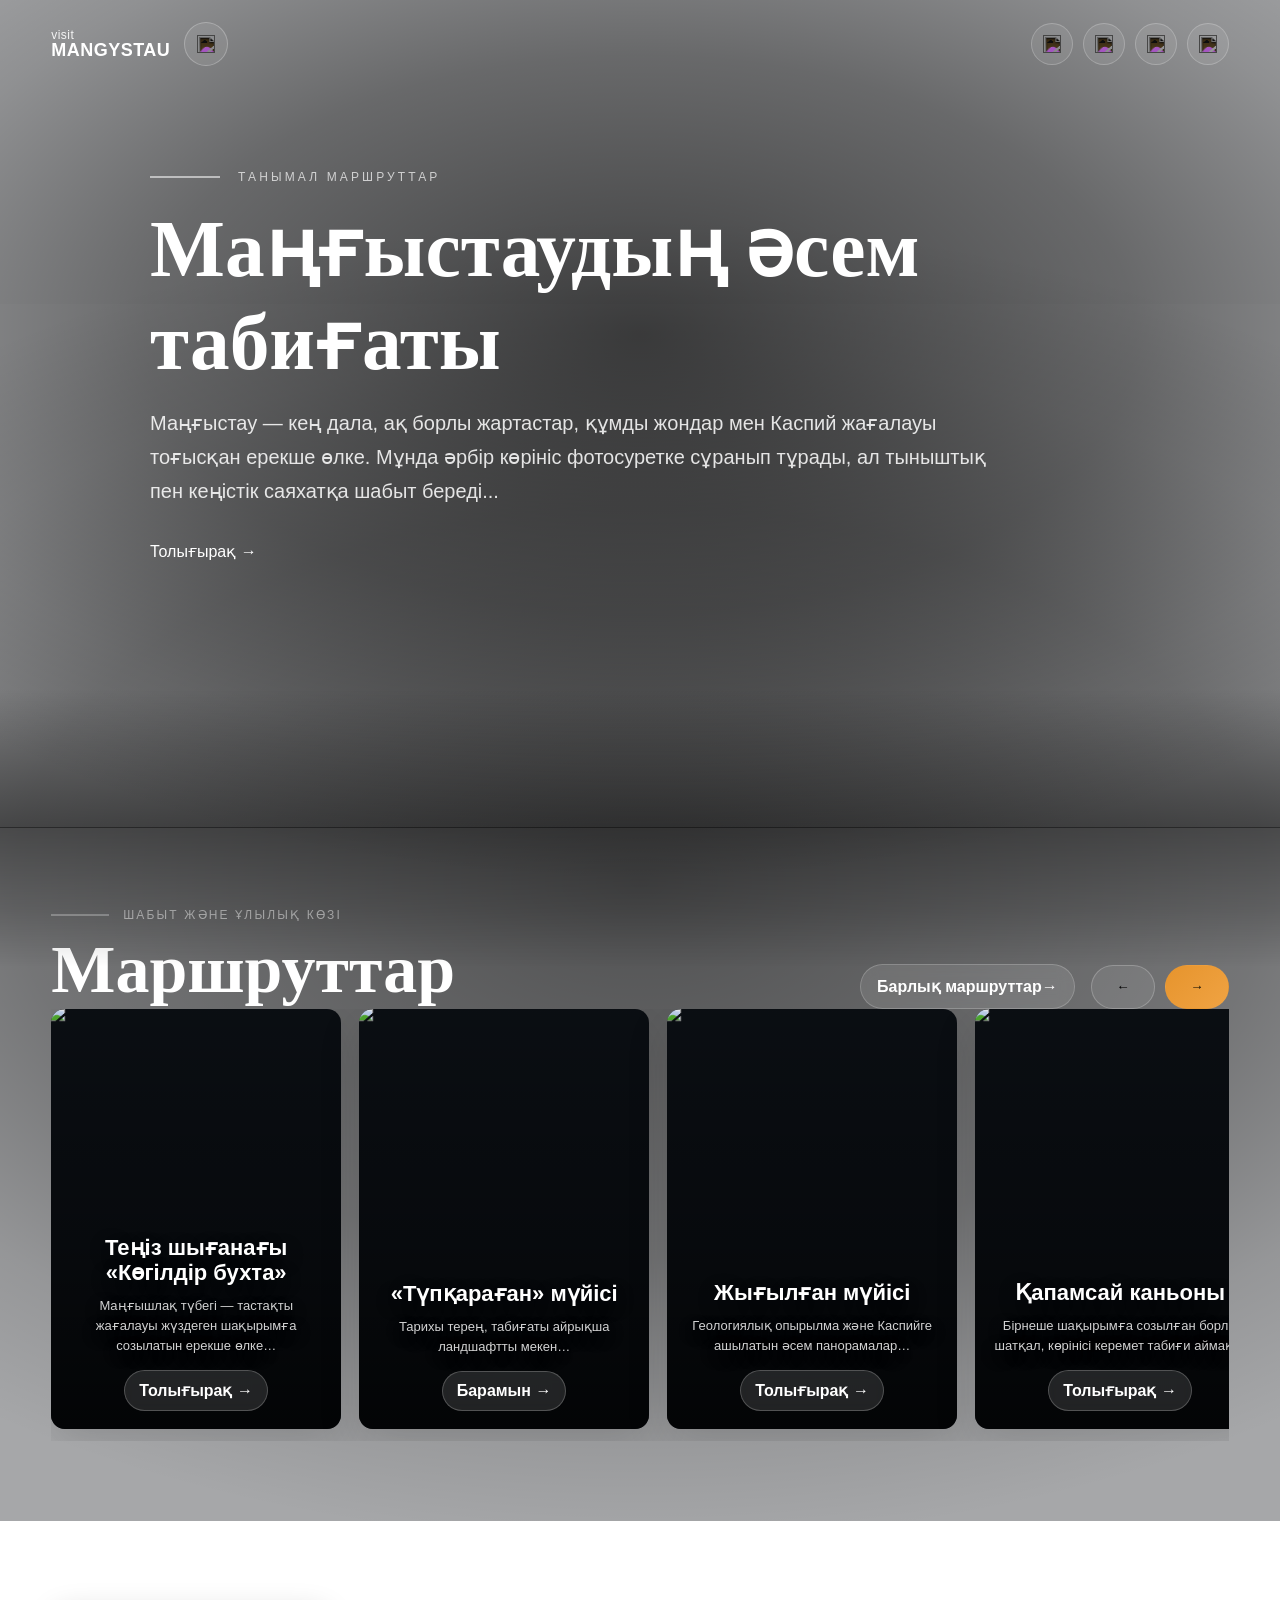
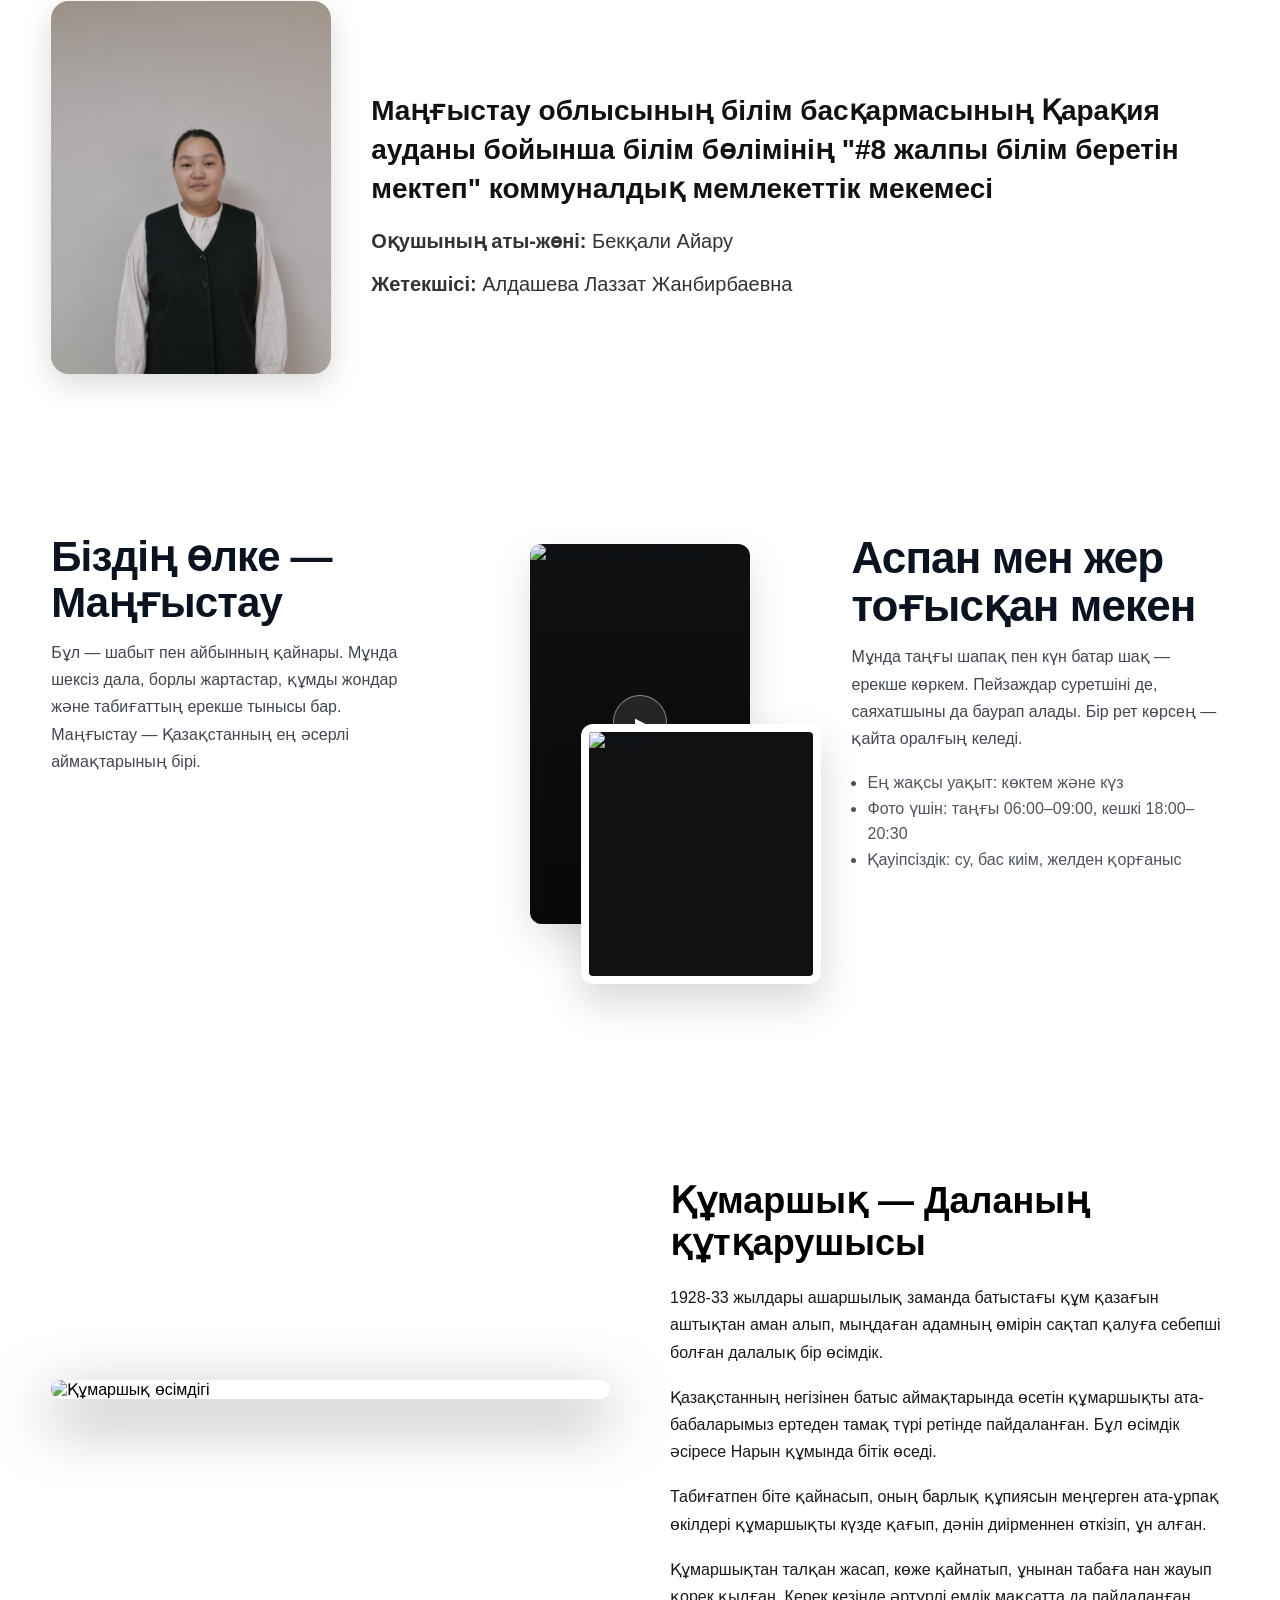
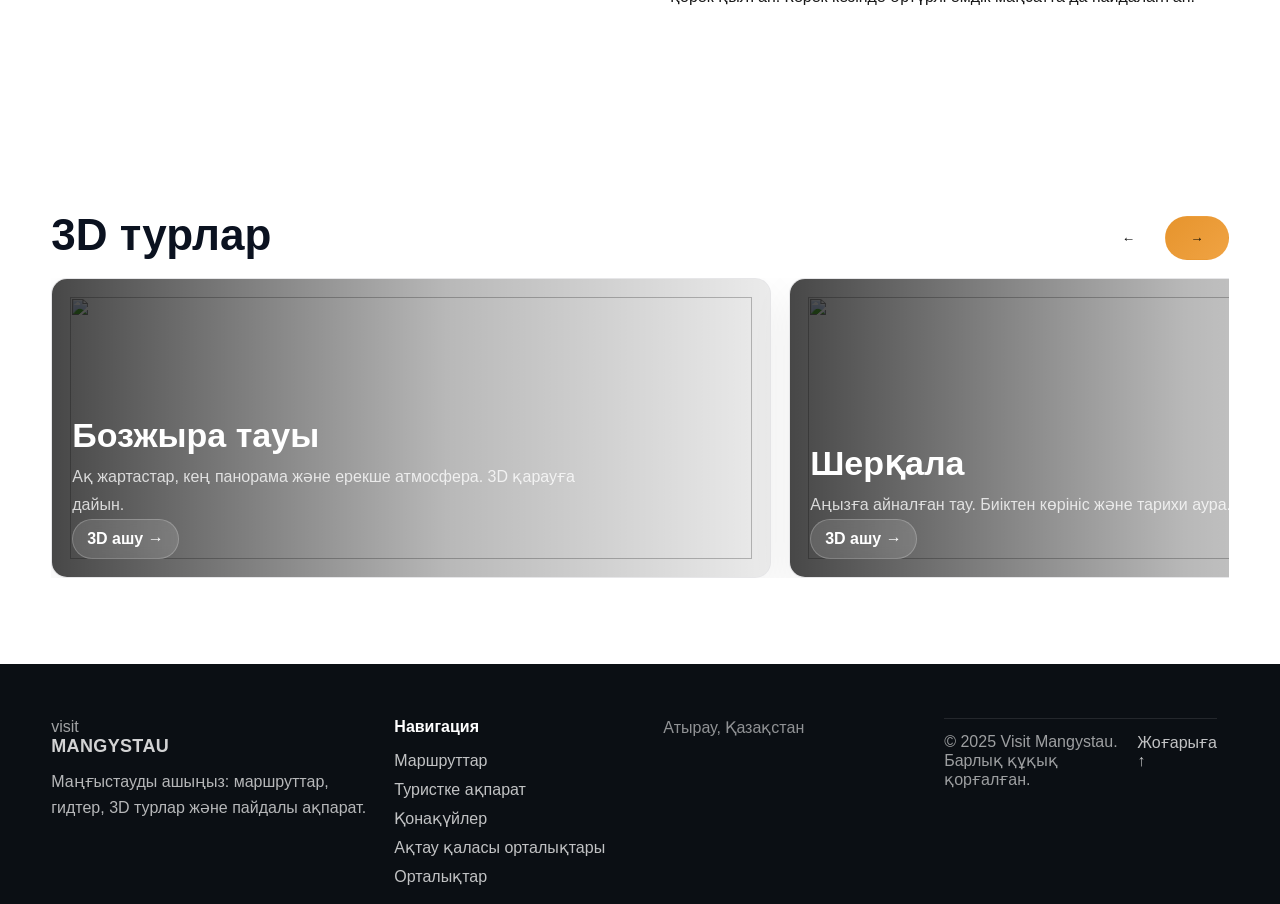
==== commit c9abaa22: "Update index.html" ====
--- a/index.html
+++ b/index.html
@@ -127,7 +127,7 @@
       <div class="routes" id="routesTrack">
 
         <article class="routeCard">
-          <img class="routeCard__img" src="https://backend.mangystau-travel.kz/storage/20/jpeg.jpg" alt="">
+          <img class="routeCard__img" src="https://archive.nationalgeographic.kz/wp-content/uploads/2023/11/volna.jpg" alt="">
           <div class="routeCard__overlay"></div>
           <div class="routeCard__content">
             <h3>Теңіз шығанағы «Көгілдір бухта»</h3>
@@ -137,7 +137,7 @@
         </article>
         
         <article class="routeCard">
-          <img class="routeCard__img" src="https://backend.mangystau-travel.kz/storage/24/mys-tupkaragan1.jpg" alt="">
+          <img class="routeCard__img" src="https://archive.nationalgeographic.kz/wp-content/uploads/2023/11/mys-tupkaragan.jpg" alt="">
           <div class="routeCard__overlay"></div>
           <div class="routeCard__content">
             <h3>«Түпқараған» мүйісі</h3>
@@ -147,7 +147,7 @@
         </article>
         
         <article class="routeCard">
-          <img class="routeCard__img" src="https://backend.mangystau-travel.kz/storage/27/2020-07-13-122731.jpg" alt="">
+          <img class="routeCard__img" src="https://archive.nationalgeographic.kz/wp-content/uploads/2023/07/dscf0229-1.jpg" alt="">
           <div class="routeCard__overlay"></div>
           <div class="routeCard__content">
             <h3>Жығылған мүйісі</h3>
@@ -157,7 +157,7 @@
         </article>
         
         <article class="routeCard">
-          <img class="routeCard__img" src="https://backend.mangystau-travel.kz/storage/34/zapadniy_kaz78_4x3.jpg" alt="">
+          <img class="routeCard__img" src="https://m.ticketon.kz/files/images/90adf1933348b2e6f1659d4ef9d7ff98.jpg" alt="">
           <div class="routeCard__overlay"></div>
           <div class="routeCard__content">
             <h3>Қапамсай каньоны</h3>
@@ -168,7 +168,7 @@
         
         <!-- Card 5 -->
         <article class="routeCard">
-          <img class="routeCard__img" src="https://backend.mangystau-travel.kz/storage/38/131d017abbedaa043f8fabb0d7bb154b.jpeg" alt="">
+          <img class="routeCard__img" src="https://archive.nationalgeographic.kz/wp-content/uploads/2023/08/sha2621.jpg" alt="">
           <div class="routeCard__overlay"></div>
           <div class="routeCard__content">
             <h3>Торыш — шарлы конкрециялар алқабы</h3>
@@ -179,7 +179,7 @@
         
         <!-- Card 6 -->
         <article class="routeCard">
-          <img class="routeCard__img" src="https://backend.mangystau-travel.kz/storage/43/0_10_570-min.JPG" alt="">
+          <img class="routeCard__img" src="https://www.advantour.com/img/kazakhstan/mangystau/kok-kala1.jpg" alt="">
           <div class="routeCard__overlay"></div>
           <div class="routeCard__content">
             <h3>Көкала (Кокала) урочищесі</h3>
@@ -190,7 +190,7 @@
         
         <!-- Card 7 -->
         <article class="routeCard">
-          <img class="routeCard__img" src="https://backend.mangystau-travel.kz/storage/47/1602160368_01-4.jpg" alt="">
+          <img class="routeCard__img" src="https://avatars.mds.yandex.net/get-altay/14110197/2a0000019193317571d66e77f3556549b566/orig" alt="">
           <div class="routeCard__overlay"></div>
           <div class="routeCard__content">
             <h3>Ақмыш урочищесі</h3>
@@ -202,7 +202,7 @@
         
         <!-- Card 9 -->
         <article class="routeCard">
-          <img class="routeCard__img" src="https://backend.mangystau-travel.kz/storage/54/4de825188efc4522b56be71591cbe9ebmax-1200x800-97.jpg" alt="">
+          <img class="routeCard__img" src="https://kaz.tengrinews.kz/userdata/images/u337/resized/49f60babe5e0163dffc1cfb1ebe447d5.JPG" alt="">
           <div class="routeCard__overlay"></div>
           <div class="routeCard__content">
             <h3>Тұзбайыр сор алқабы</h3>
@@ -213,7 +213,7 @@
         
         <!-- Card 10 -->
         <article class="routeCard">
-          <img class="routeCard__img" src="https://backend.mangystau-travel.kz/storage/62/0_8_IMG_3095-min.jpg" alt="">
+          <img class="routeCard__img" src="https://archive.nationalgeographic.kz/wp-content/uploads/2023/10/aa8a8185-edit-scaled.jpg" alt="">
           <div class="routeCard__overlay"></div>
           <div class="routeCard__content">
             <h3>Қызылқұп урочищесі</h3>
@@ -224,7 +224,7 @@
         
         <!-- Card 11 -->
         <article class="routeCard">
-          <img class="routeCard__img" src="https://backend.mangystau-travel.kz/storage/67/0_5_IMG_0450-min.jpg" alt="">
+          <img class="routeCard__img" src="https://avatars.mds.yandex.net/get-altay/13229346/2a00000193b97e1b49136536a991a0edb43d/L_height" alt="">
           <div class="routeCard__overlay"></div>
           <div class="routeCard__content">
             <h3>Боқты тауы</h3>
@@ -235,7 +235,7 @@
         
         <!-- Card 12 -->
         <article class="routeCard">
-          <img class="routeCard__img" src="https://backend.mangystau-travel.kz/storage/71/teyesu-sands-mangystau-region-(6).jpg" alt="">
+          <img class="routeCard__img" src="https://upload.wikimedia.org/wikipedia/commons/thumb/6/62/%D0%A5%D0%B5%D1%80%D1%81%D0%BE%D0%BD%D1%81%D1%8C%D0%BA%D0%B0_%D0%BE%D0%B1%D0%BB%D0%B0%D1%81%D1%82%D1%8C%2C_%D0%9D%D0%B0%D1%86%D1%96%D0%BE%D0%BD%D0%B0%D0%BB%D1%8C%D0%BD%D0%B8%D0%B9_%D0%BF%D1%80%D0%B8%D1%80%D0%BE%D0%B4%D0%BD%D0%B8%D0%B9_%D0%BF%D0%B0%D1%80%D0%BA_%D0%9E%D0%BB%D0%B5%D1%88%D0%BA%D1%96%D0%B2%D1%81%D1%8C%D0%BA%D1%96_%D0%BF%D1%96%D1%81%D0%BA%D0%B8._%D0%90%D0%B2%D1%82%D0%BE%D1%80_%D0%93%D0%B0%D0%B2%D1%80%D0%B8%D0%BB%D1%8E%D0%BA_%D0%A1._%D0%92._%282%29.JPG/960px-thumbnail.jpg" alt="">
           <div class="routeCard__overlay"></div>
           <div class="routeCard__content">
             <h3>Түйесу құмдары</h3>
--- a/css/style.css
+++ b/css/style.css
@@ -410,7 +410,7 @@
 
 .authorBlock{
   padding:80px 0;
-  background:#f8f8f8;
+  background:#ffff;
 }
 
 .authorBlock__grid{
@@ -693,10 +693,6 @@
     position:absolute;
     left:0; right:0; bottom:-30px;
     height: 160px;
-    background:
-      radial-gradient(circle at 10% 60%, rgba(11,18,32,.06), rgba(11,18,32,0) 55%),
-      radial-gradient(circle at 50% 50%, rgba(11,18,32,.05), rgba(11,18,32,0) 60%),
-      radial-gradient(circle at 90% 60%, rgba(11,18,32,.06), rgba(11,18,32,0) 55%);
     opacity: 1;
   }
   
